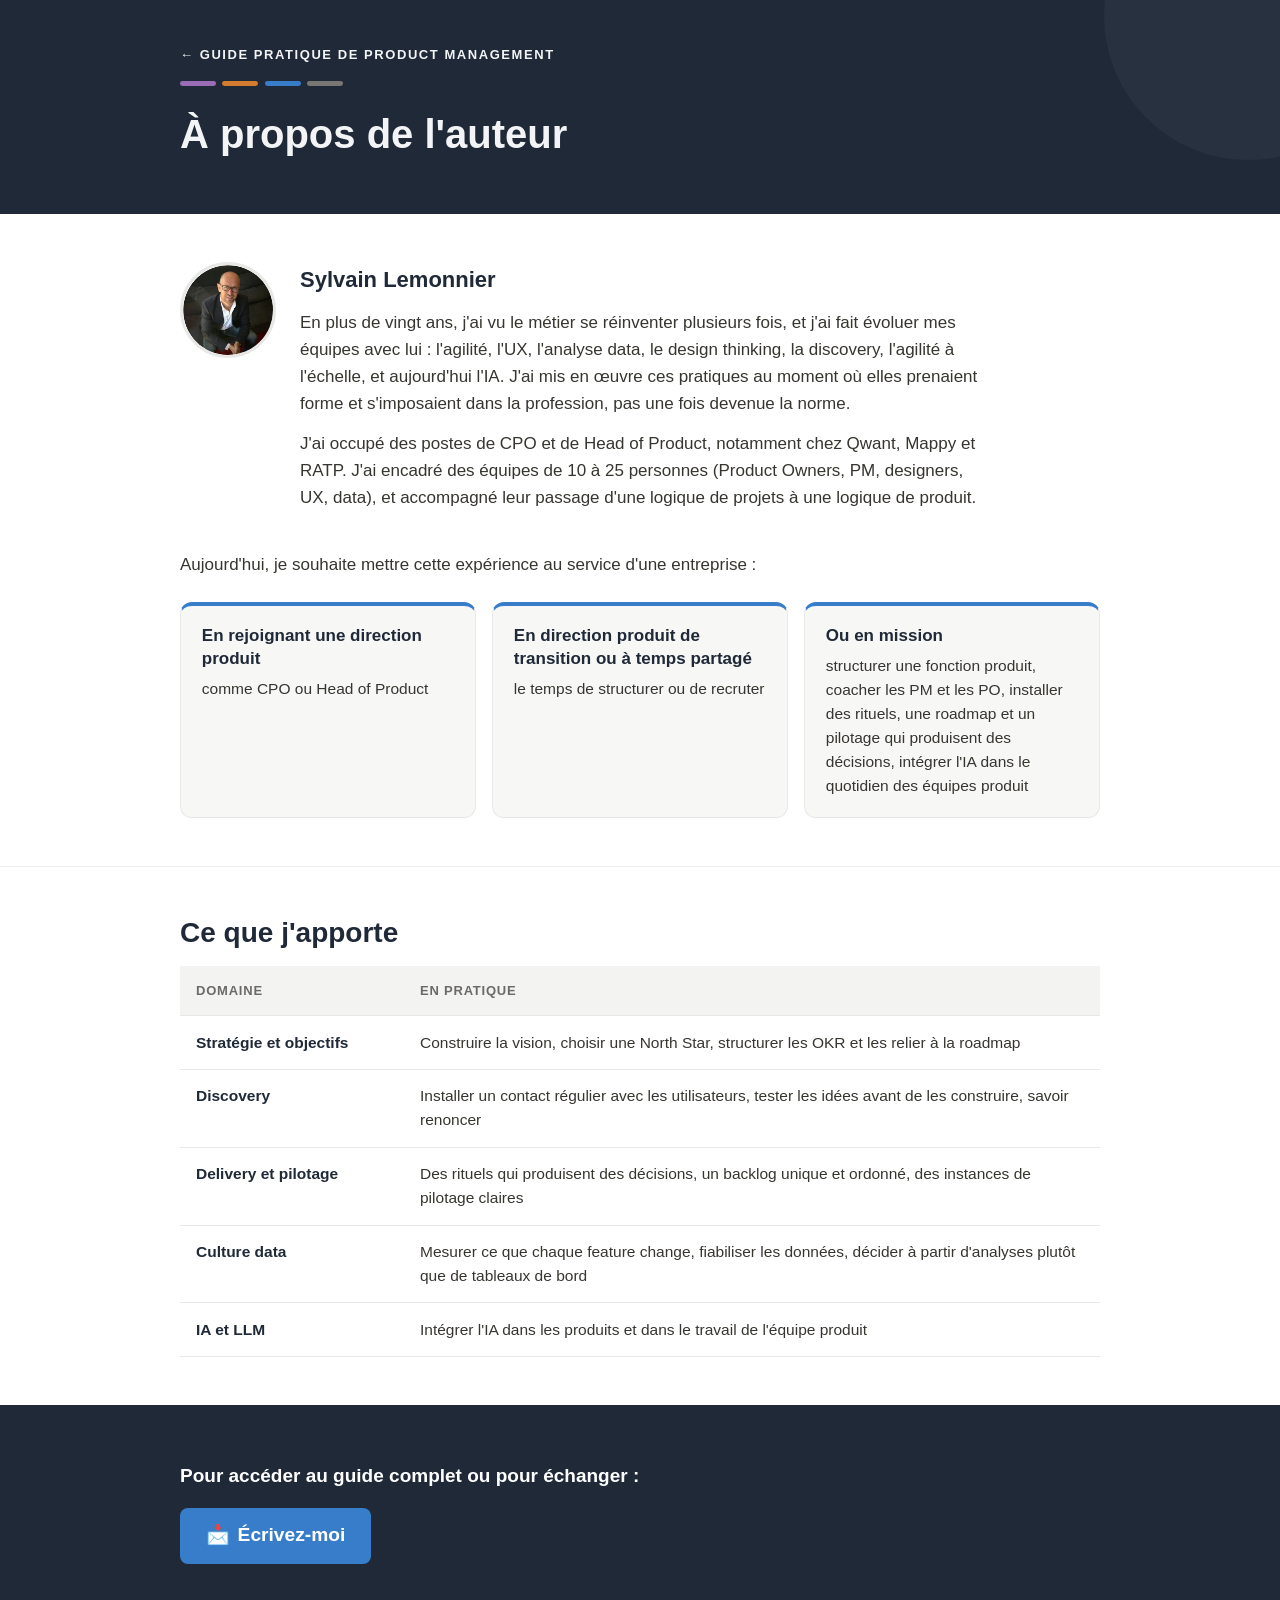
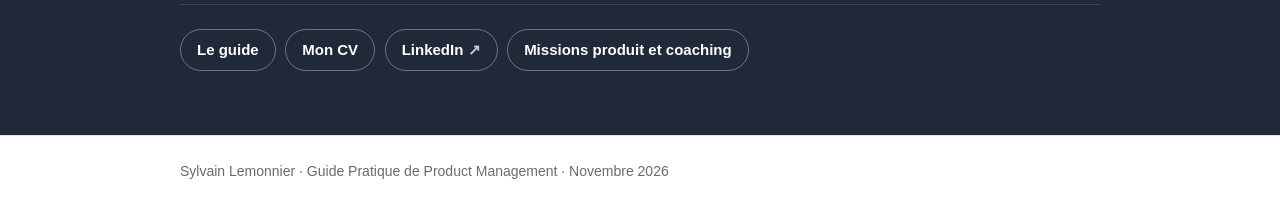
==== a-propos/index.html @ 40cd6107 "Page « À propos de l'auteur » - a-propos/index.html : présentation, trois formes de   collaboration," ====
<!doctype html>
<html lang="fr">
<head>
  <meta charset="utf-8">
  <meta name="viewport" content="width=device-width, initial-scale=1">

  <title>À propos de l'auteur · Sylvain Lemonnier</title>
  <meta name="description" content="Sylvain Lemonnier : plus de vingt ans de product management, CPO et Head of Product notamment chez Qwant, Mappy et RATP, à la tête d'équipes de 10 à 25 personnes.">
  <meta name="author" content="Sylvain Lemonnier">
  <link rel="canonical" href="https://sylvain-lemonnier.github.io/a-propos/">

  <meta property="og:type" content="profile">
  <meta property="og:locale" content="fr_FR">
  <meta property="og:site_name" content="Guide Pratique de Product Management">
  <meta property="og:title" content="À propos de l'auteur · Sylvain Lemonnier">
  <meta property="og:description" content="Plus de vingt ans de product management, CPO et Head of Product notamment chez Qwant, Mappy et RATP.">
  <meta property="og:url" content="https://sylvain-lemonnier.github.io/a-propos/">
  <meta property="og:image" content="https://sylvain-lemonnier.github.io/images/apercu-linkedin.jpg">
  <meta property="og:image:width" content="1200">
  <meta property="og:image:height" content="627">
  <meta property="og:image:alt" content="Guide Pratique de Product Management, par Sylvain Lemonnier">
  <meta name="twitter:card" content="summary_large_image">

  <link rel="icon" href="/favicon.svg" type="image/svg+xml">
  <link rel="apple-touch-icon" href="/apple-touch-icon.png">
  <link rel="stylesheet" href="/css/style.css">
</head>
<body>

  <a class="lien-evitement" href="#contenu">Aller au contenu</a>

  <header class="entete-page">
    <div class="conteneur">
      <a class="entete-page__retour" href="/">← Guide Pratique de Product Management</a>
      <div class="hero__volets" aria-hidden="true">
        <span class="volet volet--vision"></span>
        <span class="volet volet--discovery"></span>
        <span class="volet volet--delivery"></span>
        <span class="volet volet--organisation"></span>
      </div>
      <h1 class="entete-page__titre">À propos de l'auteur</h1>
    </div>
  </header>

  <main id="contenu" tabindex="-1">

    <section class="section section--premiere">
      <div class="conteneur">
        <div class="auteur auteur--clair">
          <img class="auteur__photo" src="/images/photo-sylvain.jpg" width="167" height="167" alt="Portrait de Sylvain Lemonnier">
          <div>
            <h2 class="auteur__nom">Sylvain Lemonnier</h2>
            <p>En plus de vingt ans, j'ai vu le métier se réinventer plusieurs fois, et j'ai fait évoluer mes équipes avec lui&nbsp;: l'agilité, l'UX, l'analyse data, le design thinking, la discovery, l'agilité à l'échelle, et aujourd'hui l'IA. J'ai mis en œuvre ces pratiques au moment où elles prenaient forme et s'imposaient dans la profession, pas une fois devenue la norme.</p>
            <p>J'ai occupé des postes de CPO et de Head of Product, notamment chez Qwant, Mappy et RATP. J'ai encadré des équipes de 10 à 25 personnes (Product Owners, PM, designers, UX, data), et accompagné leur passage d'une logique de projets à une logique de produit.</p>
          </div>
        </div>

        <p class="section__texte">Aujourd'hui, je souhaite mettre cette expérience au service d'une entreprise&nbsp;:</p>

        <ul class="collaborations collaborations--clair">
          <li class="collaboration"><strong>En rejoignant une direction produit</strong> comme CPO ou Head of Product</li>
          <li class="collaboration"><strong>En direction produit de transition ou à temps partagé</strong> le temps de structurer ou de recruter</li>
          <li class="collaboration"><strong>Ou en mission</strong> structurer une fonction produit, coacher les PM et les PO, installer des rituels, une roadmap et un pilotage qui produisent des décisions, intégrer l'IA dans le quotidien des équipes produit</li>
        </ul>
      </div>
    </section>

    <section class="section" aria-labelledby="titre-apport">
      <div class="conteneur">
        <h2 id="titre-apport" class="section__titre">Ce que j'apporte</h2>

        <table class="tableau">
          <thead>
            <tr>
              <th scope="col">Domaine</th>
              <th scope="col">En pratique</th>
            </tr>
          </thead>
          <tbody>
            <tr>
              <th scope="row">Stratégie et objectifs</th>
              <td>Construire la vision, choisir une North Star, structurer les OKR et les relier à la roadmap</td>
            </tr>
            <tr>
              <th scope="row">Discovery</th>
              <td>Installer un contact régulier avec les utilisateurs, tester les idées avant de les construire, savoir renoncer</td>
            </tr>
            <tr>
              <th scope="row">Delivery et pilotage</th>
              <td>Des rituels qui produisent des décisions, un backlog unique et ordonné, des instances de pilotage claires</td>
            </tr>
            <tr>
              <th scope="row">Culture data</th>
              <td>Mesurer ce que chaque feature change, fiabiliser les données, décider à partir d'analyses plutôt que de tableaux de bord</td>
            </tr>
            <tr>
              <th scope="row">IA et LLM</th>
              <td>Intégrer l'IA dans les produits et dans le travail de l'équipe produit</td>
            </tr>
          </tbody>
        </table>
      </div>
    </section>

    <section class="section section--nuit" aria-label="Contact et liens">
      <div class="conteneur">
        <div class="appel">
          <p class="appel__texte">Pour accéder au guide complet ou pour échanger&nbsp;:</p>
          <a class="bouton" href="mailto:sylvain.lemonnier@gmail.com">
            <span aria-hidden="true">📩</span> Écrivez-moi
          </a>
        </div>

        <ul class="liens">
          <li><a class="lien-interne" href="/">Le guide</a></li>
          <li><a class="lien-interne" href="/cv/">Mon CV</a></li>
          <li><a href="https://www.linkedin.com/in/sylvainlemonnier/" target="_blank" rel="noopener">LinkedIn<span class="visuellement-cache"> (nouvel onglet)</span></a></li>
          <li><a class="lien-interne" href="/missions/">Missions produit et coaching</a></li>
        </ul>
      </div>
    </section>

  </main>

  <footer class="pied">
    <div class="conteneur">
      <p>Sylvain Lemonnier · Guide Pratique de Product Management · Novembre 2026</p>
    </div>
  </footer>

</body>
</html>
---- css/style.css ----
/* =========================================================
   Guide Pratique de Product Management — feuille de style
   Conception mobile d'abord : les règles de base visent le
   téléphone, les blocs @media élargissent pour l'ordinateur.
   ========================================================= */

/* ---------- 1. Charte : couleurs et typographie ---------- */
:root {
  /* Volets du guide */
  --vision: #9A6CB5;
  --discovery: #D37B2E;
  --delivery: #387DC9;
  --organisation: #787774;

  /* Texte et fonds */
  --texte: #37352F;
  --texte-discret: #6B6A66;   /* gris un peu plus foncé que --organisation, pour un contraste suffisant sur blanc */
  --nuit: #1F2937;
  --nuit-texte: #F3F4F6;
  --nuit-discret: #C5CAD3;
  --fond: #FFFFFF;

  /* Fonds clairs des cartes de schéma */
  --vision-clair: #F6F2F8;
  --discovery-clair: #FBF3EC;
  --delivery-clair: #EDF3FA;
  --organisation-clair: #F3F3F2;

  /* Versions foncées des couleurs de volets, pour le texte :
     même teinte, contraste d'au moins 4,5 sur les fonds clairs */
  --vision-fonce: #7D539A;
  --discovery-fonce: #A65A1B;
  --delivery-fonce: #2B66A8;
  --organisation-fonce: #64635F;

  --fleche: #9B9A97;

  /* Polices du système : aucun fichier à charger */
  --police: -apple-system, BlinkMacSystemFont, "Segoe UI", Roboto, "Helvetica Neue", Arial, sans-serif;

  --largeur-max: 60rem;
  --marge: 1.25rem;
}

/* ---------- 2. Base ---------- */
*,
*::before,
*::after {
  box-sizing: border-box;
}

html {
  -webkit-text-size-adjust: 100%;
}

body {
  margin: 0;
  font-family: var(--police);
  font-size: 1.0625rem;
  line-height: 1.6;
  color: var(--texte);
  background: var(--fond);
}

img {
  max-width: 100%;
  height: auto;
}

/* Contour visible quand on navigue au clavier */
:focus-visible {
  outline: 3px solid var(--delivery);
  outline-offset: 3px;
}

/* Lien « Aller au contenu » : invisible jusqu'à ce qu'on appuie sur Tab */
.lien-evitement {
  position: absolute;
  top: 0.5rem;
  left: 0.5rem;
  z-index: 10;
  padding: 0.6rem 1rem;
  border-radius: 0.5rem;
  background: #FFFFFF;
  color: var(--nuit);
  font-weight: 700;
  text-decoration: none;
  transform: translateY(-150%);
}

.lien-evitement:focus {
  transform: none;
}

main:focus {
  outline: none;   /* la cible du lien d'évitement n'a pas besoin de contour */
}

.conteneur {
  max-width: var(--largeur-max);
  margin: 0 auto;
  padding: 0 var(--marge);
}

/* ---------- 3. Accroche (fond bleu nuit) ---------- */
.hero {
  position: relative;
  overflow: hidden;
  background: var(--nuit);
  color: var(--nuit-texte);
  padding: 3.5rem 0 4rem;
}

/* Les deux cercles discrets de la couverture du guide */
.hero::before,
.hero::after {
  content: "";
  position: absolute;
  border-radius: 50%;
  background: rgba(255, 255, 255, 0.04);
  pointer-events: none;
}

.hero::before {
  width: 22rem;
  height: 22rem;
  top: -9rem;
  right: -9rem;
}

.hero::after {
  width: 14rem;
  height: 14rem;
  bottom: -6rem;
  right: -5rem;
}

.hero .conteneur {
  position: relative; /* passe au-dessus des cercles */
}

.hero__marque {
  margin: 0;
  font-size: 0.8125rem;
  font-weight: 700;
  letter-spacing: 0.22em;
  text-transform: uppercase;
}

.hero__volets {
  display: flex;
  gap: 0.4rem;
  margin: 0.85rem 0;
}

.volet {
  display: block;
  width: 2.25rem;
  height: 0.3rem;
  border-radius: 0.15rem;
}

.volet--vision { background: var(--vision); }
.volet--discovery { background: var(--discovery); }
.volet--delivery { background: var(--delivery); }
.volet--organisation { background: var(--organisation); }

.hero__auteur {
  margin: 0;
  font-size: 0.75rem;
  letter-spacing: 0.22em;
  text-transform: uppercase;
  color: var(--nuit-discret);
}

.hero__titre {
  margin: 2.5rem 0 1.25rem;
  font-size: 1.875rem;
  line-height: 1.2;
  font-weight: 700;
  letter-spacing: -0.01em;
  max-width: 22em;
}

.hero__bandeau {
  margin: 0 0 2rem;
  padding-left: 0.9rem;
  border-left: 3px solid var(--discovery);
  color: var(--nuit-discret);
  max-width: 34em;
}

/* Variante de la page 404 : l'accroche occupe l'écran */
.hero--court {
  min-height: calc(100vh - 5rem);
  display: flex;
  align-items: center;
}

/* ---------- 4. Bouton d'appel à l'action ---------- */
.bouton {
  display: inline-flex;
  align-items: center;
  gap: 0.5rem;
  padding: 0.8rem 1.6rem;
  border-radius: 0.5rem;
  background: var(--delivery);
  color: #FFFFFF;
  font-size: 1.2rem;           /* gros texte gras : contraste 4,2:1 suffisant */
  font-weight: 700;
  text-decoration: none;
  transition: background-color 0.15s ease;
}

.bouton:hover {
  background: #2F6AAB;
}

/* ---------- 5. Introduction ---------- */
.intro {
  padding: 3rem 0 1rem;
}

.intro p {
  max-width: 38em;           /* environ 70 caractères par ligne */
  margin: 0 0 1.1em;
}

.intro p:first-child {
  font-size: 1.1875rem;
  font-weight: 600;
  line-height: 1.5;
}

/* ---------- 6. Chiffres clés ---------- */
.chiffres {
  padding: 1.5rem 0 3.5rem;
}

.chiffres__liste {
  list-style: none;
  margin: 0;
  padding: 0;
  display: grid;
  grid-template-columns: 1fr;   /* téléphone : une carte par ligne */
  gap: 1rem;
}

.carte-chiffre {
  padding: 1.4rem 1.4rem 1.2rem;
  border: 1px solid #E8E8E6;
  border-radius: 0.75rem;
  background: #F7F7F5;
}

.carte-chiffre p {
  margin: 0;
  font-size: 0.9688rem;
  line-height: 1.55;
}

.carte-chiffre__titre {
  display: flex;
  align-items: baseline;
  gap: 0.5rem;
  margin-bottom: 0.6rem !important;
  font-size: 1.0625rem !important;
  font-weight: 700;
  color: var(--nuit);
}

.carte-chiffre__nombre {
  font-size: 2.5rem;
  font-weight: 800;
  line-height: 1;
  letter-spacing: -0.02em;
}

/* ---------- 7. Sections de contenu ---------- */
.section {
  padding: 3rem 0;
  border-top: 1px solid #EDEDEB;
}

.section__titre {
  margin: 0 0 1rem;
  font-size: 1.75rem;
  line-height: 1.25;
  color: var(--nuit);
}

.section__texte {
  max-width: 38em;
  margin: 0 0 1.5rem;
}

/* Une couleur par volet : chaque carte puise dans ses variables */
.carte-volet--vision,
.famille--vision {
  --c: var(--vision);
  --c-clair: var(--vision-clair);
  --c-fonce: var(--vision-fonce);
}

.carte-volet--discovery,
.famille--discovery {
  --c: var(--discovery);
  --c-clair: var(--discovery-clair);
  --c-fonce: var(--discovery-fonce);
}

.carte-volet--delivery,
.famille--delivery {
  --c: var(--delivery);
  --c-clair: var(--delivery-clair);
  --c-fonce: var(--delivery-fonce);
}

.carte-volet--organisation,
.famille--organisation {
  --c: var(--organisation);
  --c-clair: var(--organisation-clair);
  --c-fonce: var(--organisation-fonce);
}

/* ----- Schéma 1 : structure du guide ----- */
.structure {
  margin: 0 0 3rem;
}

/* Téléphone : volets empilés, boucle de retour sur la gauche */
.structure__volets {
  position: relative;
  display: grid;
  grid-template-columns: 1fr;
  padding-left: 2.75rem;
}

.structure__retour {
  position: absolute;
  left: 0.75rem;
  top: 3rem;
  bottom: 3rem;
  width: 1.5rem;
  border: 2.5px solid var(--fleche);
  border-right: none;
  border-radius: 1rem 0 0 1rem;
}

/* Pointe de flèche : la boucle revient vers la Vision */
.structure__retour::after {
  content: "";
  position: absolute;
  top: -7.25px;
  right: -8px;
  border-left: 9px solid var(--fleche);
  border-top: 6px solid transparent;
  border-bottom: 6px solid transparent;
}

.structure__retour span {
  position: absolute;
  top: 50%;
  left: -1.25px;
  transform: translate(-50%, -50%) rotate(-90deg);
  white-space: nowrap;
  padding: 0.15rem 0.6rem;
  border: 1px solid #E3E2E0;
  border-radius: 1rem;
  background: var(--fond);
  font-size: 0.8125rem;
  font-weight: 600;
  font-style: italic;
  color: var(--texte);
}

.carte-volet {
  padding: 1.1rem 1.25rem;
  border: 2px solid var(--c);
  border-radius: 0.875rem;
  background: var(--c-clair);
  color: var(--c-fonce);
  text-align: center;
}

.carte-volet p {
  margin: 0;
}

.carte-volet__nom {
  margin: 0 0 0.3rem;
  font-size: 1.3125rem;
  line-height: 1.3;
}

.carte-volet__question {
  font-weight: 600;
  font-size: 0.9375rem;
  margin-bottom: 0.5rem !important;
}

.carte-volet__contenu {
  font-size: 0.875rem;
  line-height: 1.5;
}

.carte-volet--socle {
  margin-top: 1.25rem;
}

/* Liaison entre deux volets : flèche + étiquette */
.liaison {
  display: flex;
  align-items: center;
  justify-content: center;
  gap: 0.5rem;
  padding: 0.4rem 0;
  font-size: 0.8125rem;
  font-weight: 600;
  font-style: italic;
  color: var(--texte);
}

.liaison__fleche::before {
  content: "↓";
  font-size: 1.5rem;
  font-style: normal;
  font-weight: 400;
  line-height: 1;
  color: var(--fleche);
}

/* ----- Schéma 2 : les 14 principes ----- */
.principes {
  display: grid;
  gap: 1.5rem;
}

.famille__nom {
  margin: 0 0 0.6rem;
  padding: 0.6rem 1rem;
  border-radius: 0.625rem;
  background: var(--c);
  color: #FFFFFF;
  font-size: 1.1875rem;   /* gros texte gras : contraste de 3:1 suffisant */
  line-height: 1.3;
}

.famille__liste {
  list-style: none;
  margin: 0;
  padding: 0;
  display: grid;
  grid-template-columns: 1fr;
  gap: 0.6rem;
}

.famille__liste li {
  display: flex;
  align-items: flex-start;
  gap: 0.65rem;
  padding: 0.75rem 0.9rem;
  border: 1.5px solid var(--c);
  border-radius: 0.625rem;
  background: var(--c-clair);
  color: var(--c-fonce);
  font-size: 0.9375rem;
  font-weight: 600;
  line-height: 1.4;
}

.pastille {
  flex: none;
  display: inline-flex;
  align-items: center;
  justify-content: center;
  min-width: 1.6rem;
  height: 1.6rem;
  padding: 0 0.3rem;
  border-radius: 0.8rem;
  background: var(--c-fonce);
  color: #FFFFFF;
  font-size: 0.8125rem;
  font-weight: 700;
}

/* ----- Voir et manipuler : textes ----- */
.section__liste {
  max-width: 38em;
  margin: -0.75rem 0 1rem;
  padding-left: 1.25rem;
}

/* Texte lu par les lecteurs d'écran mais invisible à l'œil */
.visuellement-cache {
  position: absolute !important;
  width: 1px;
  height: 1px;
  margin: -1px;
  padding: 0;
  overflow: hidden;
  clip: rect(0 0 0 0);
  white-space: nowrap;
  border: 0;
}

.section__liste--exemples {
  margin-top: -0.75rem;
  margin-bottom: 1.5rem;
}

.section__liste--exemples li {
  margin-bottom: 0.3rem;
}

/* Texte qui suit une capture au sein du même exemple */
.exemple__suite {
  margin-top: 2.5rem;
}

/* Dépliant, comme un toggle Notion */
.depliant {
  margin: 0 0 2rem;
  border: 1px solid #E8E8E6;
  border-radius: 0.75rem;
  background: #FAFAF9;
}

.depliant summary {
  display: flex;
  align-items: flex-start;
  gap: 0.6rem;
  padding: 0.9rem 1.1rem;
  cursor: pointer;
  list-style: none;
  font-weight: 600;
}

.depliant summary::-webkit-details-marker {
  display: none;
}

.depliant summary::before {
  content: "▸";
  flex: none;
  color: var(--organisation-fonce);
  transition: transform 0.15s ease;
}

.depliant[open] summary::before {
  transform: rotate(90deg);
}

.depliant .capture {
  margin: 0;
  padding: 0 1.1rem 1.1rem;
}

/* Encadré du cas fil rouge */
.encadre {
  margin: 0 0 3rem;
  padding: 1.1rem 1.25rem;
  border-left: 4px solid var(--nuit);
  border-radius: 0 0.75rem 0.75rem 0;
  background: #F4F5F7;
}

.encadre p {
  margin: 0;
  max-width: 44em;
}

/* Un exemple = titre + texte + capture */
.exemple {
  margin: 0 0 3.5rem;
}

.exemple__titre {
  margin: 0 0 0.5rem;
  font-size: 1.375rem;
  line-height: 1.3;
  color: var(--nuit);
}

/* ----- Capture mise en scène ----- */
.capture {
  margin: 0;
}

.capture__cadre {
  position: relative;
}

.capture__cadre img {
  display: block;
  width: 100%;
  border-radius: 0.75rem;
  cursor: zoom-in;
}

.capture--schema .capture__cadre img {
  border: 1px solid #E8E8E6;
  background: #FFFFFF;
}

.capture__agrandir {
  position: absolute;
  top: 0.6rem;
  right: 0.6rem;
  display: inline-flex;
  align-items: center;
  gap: 0.35rem;
  padding: 0.4rem 0.75rem;
  border: 1px solid rgba(255, 255, 255, 0.35);
  border-radius: 2rem;
  background: rgba(17, 24, 39, 0.82);
  color: #FFFFFF;
  font: inherit;
  font-size: 0.875rem;
  font-weight: 600;
  cursor: pointer;
  transition: background-color 0.15s ease;
}

.capture__agrandir:hover {
  background: rgba(17, 24, 39, 0.95);
}

/* Légendes en texte : visibles sur téléphone, où celles de l'image sont trop petites */
.capture__legendes ol {
  list-style: none;
  margin: 1rem 0 0;
  padding: 0;
  display: grid;
  gap: 0.6rem;
}

.capture__legendes li {
  display: flex;
  align-items: flex-start;
  gap: 0.6rem;
  font-size: 0.9375rem;
  line-height: 1.45;
}

.pastille-legende {
  flex: none;
  display: inline-flex;
  align-items: center;
  justify-content: center;
  width: 1.5rem;
  height: 1.5rem;
  border-radius: 50%;
  background: var(--discovery-fonce);
  color: #FFFFFF;
  font-size: 0.8125rem;
  font-weight: 700;
}

/* ----- Visionneuse plein écran ----- */
.sans-defilement {
  overflow: hidden;
}

.visionneuse {
  width: 100vw;
  max-width: none;
  height: 100vh;
  height: 100dvh;
  max-height: none;
  margin: 0;
  padding: 0;
  border: none;
  background: var(--nuit);
  color: #FFFFFF;
}

.visionneuse::backdrop {
  background: rgba(17, 24, 39, 0.9);
}

.visionneuse__zone {
  width: 100%;
  height: 100%;
  overflow: auto;
  display: flex;
  padding: 3.5rem 0.75rem 2.5rem;
}

.visionneuse__image {
  margin: auto;                /* centre l'image dans la zone */
  max-width: 100%;
  max-height: 100%;
  object-fit: contain;
  cursor: zoom-in;
}

/* Zoom : l'image à sa taille réelle, on se déplace en faisant défiler */
.visionneuse--zoom .visionneuse__image {
  max-width: none;
  max-height: none;
  cursor: zoom-out;
}

.visionneuse__fermer {
  position: fixed;
  top: 0.75rem;
  right: 0.75rem;
  z-index: 1;
  width: 2.75rem;
  height: 2.75rem;
  border: 1px solid rgba(255, 255, 255, 0.35);
  border-radius: 50%;
  background: rgba(17, 24, 39, 0.85);
  color: #FFFFFF;
  font-size: 1.25rem;
  line-height: 1;
  cursor: pointer;
}

.visionneuse__aide {
  position: fixed;
  left: 0;
  right: 0;
  bottom: 0.6rem;
  margin: 0;
  text-align: center;
  font-size: 0.8125rem;
  color: var(--nuit-discret);
  pointer-events: none;
}

/* L'aide s'adapte : souris et clavier, ou écran tactile */
.aide--tactile {
  display: none;
}

@media (hover: none) {
  .aide--souris { display: none; }
  .aide--tactile { display: inline; }
}

/* ----- Ce que le guide change ----- */
.benefices {
  list-style: none;
  margin: 0;
  padding: 0;
  display: grid;
  grid-template-columns: 1fr;
  gap: 1rem;
}

.benefice {
  padding: 1.3rem 1.4rem;
  border: 1px solid #E8E8E6;
  border-top: 4px solid var(--nuit);
  border-radius: 0.75rem;
  background: #F7F7F5;
}

.benefice__titre {
  margin: 0 0 0.4rem;
  font-size: 1.125rem;
  line-height: 1.35;
  color: var(--nuit);
}

.benefice p {
  margin: 0;
  font-size: 0.9688rem;
  line-height: 1.55;
}

/* ----- Travailler ensemble (fond bleu nuit) ----- */
.section--nuit {
  border-top: none;
  background: var(--nuit);
  color: var(--nuit-texte);
  padding: 3.5rem 0 4rem;
}

.section--nuit .section__titre {
  color: #FFFFFF;
}

.auteur {
  display: flex;
  flex-direction: column;
  gap: 1rem;
  margin: 0 0 2.5rem;
}

.auteur__photo {
  flex: none;
  width: 6rem;
  height: 6rem;
  border-radius: 50%;
  border: 3px solid rgba(255, 255, 255, 0.85);
  object-fit: cover;
}

.auteur__nom {
  margin: 0;
  font-size: 1.375rem;
  color: #FFFFFF;
}

.auteur__role {
  margin: 0.1rem 0 0.75rem;
  color: var(--nuit-discret);
}

.auteur p:last-child {
  margin: 0;
  max-width: 40em;
}

.collaborations {
  list-style: none;
  margin: 0 0 2.5rem;
  padding: 0;
  display: grid;
  grid-template-columns: 1fr;
  gap: 1rem;
}

.collaboration {
  padding: 1.2rem 1.3rem;
  border: 1px solid rgba(255, 255, 255, 0.14);
  border-top: 4px solid var(--delivery);
  border-radius: 0.75rem;
  background: rgba(255, 255, 255, 0.05);
  font-size: 0.9688rem;
  line-height: 1.55;
  color: var(--nuit-discret);
}

.collaboration strong {
  display: block;
  margin-bottom: 0.35rem;
  font-size: 1.0625rem;
  line-height: 1.35;
  color: #FFFFFF;
}

.appel {
  margin: 0 0 2.5rem;
}

.appel__texte {
  margin: 0 0 1rem;
  font-size: 1.1875rem;
  font-weight: 600;
  color: #FFFFFF;
}

.liens {
  list-style: none;
  margin: 0;
  padding: 1.5rem 0 0;
  border-top: 1px solid rgba(255, 255, 255, 0.14);
  display: flex;
  flex-wrap: wrap;
  gap: 0.6rem;
}

.liens a {
  display: inline-block;
  padding: 0.5rem 1rem;
  border: 1px solid rgba(255, 255, 255, 0.35);
  border-radius: 2rem;
  color: #FFFFFF;
  font-size: 0.9375rem;
  font-weight: 600;
  text-decoration: none;
  transition: background-color 0.15s ease;
}

.liens a::after {
  content: " ↗";
  color: var(--nuit-discret);
}

.liens a:hover {
  background: rgba(255, 255, 255, 0.1);
}

.section--nuit :focus-visible {
  outline-color: #FFFFFF;
}

/* ----- Pages satellites : en-tête court ----- */
.entete-page {
  position: relative;
  overflow: hidden;
  background: var(--nuit);
  color: var(--nuit-texte);
  padding: 2rem 0 2.5rem;
}

.entete-page::before {
  content: "";
  position: absolute;
  width: 18rem;
  height: 18rem;
  top: -8rem;
  right: -7rem;
  border-radius: 50%;
  background: rgba(255, 255, 255, 0.04);
  pointer-events: none;
}

.entete-page .conteneur {
  position: relative;
}

.entete-page__retour {
  display: inline-block;
  font-size: 0.8125rem;
  font-weight: 700;
  letter-spacing: 0.12em;
  text-transform: uppercase;
  color: var(--nuit-texte);
  text-decoration: none;
}

.entete-page__retour:hover {
  text-decoration: underline;
}

.entete-page__titre {
  margin: 1.5rem 0 0;
  font-size: 2rem;
  line-height: 1.2;
}

.section--premiere {
  border-top: none;
}

/* Variantes sur fond clair des blocs de « Travailler ensemble » */
.auteur--clair .auteur__nom {
  color: var(--nuit);
}

.auteur--clair .auteur__photo {
  border-color: #E8E8E6;
}

.auteur--clair p,
.auteur--clair p:last-child {
  margin: 0.75rem 0 0;
  max-width: 40em;
}

.collaborations--clair {
  margin-bottom: 0;
}

.collaborations--clair .collaboration {
  border: 1px solid #E8E8E6;
  border-top: 4px solid var(--delivery);
  background: #F7F7F5;
  color: var(--texte);
}

.collaborations--clair .collaboration strong {
  color: var(--nuit);
}

/* Lien interne au site : pas de flèche « site extérieur » */
.liens a.lien-interne::after {
  content: none;
}

/* ----- Tableaux (issus de Notion) ----- */
/* Téléphone : chaque ligne devient une carte */
.tableau {
  width: 100%;
  border-collapse: collapse;
}

.tableau thead {
  position: absolute;
  width: 1px;
  height: 1px;
  overflow: hidden;
  clip: rect(0 0 0 0);
}

.tableau tr {
  display: block;
  margin-bottom: 0.75rem;
  padding: 1rem 1.2rem;
  border: 1px solid #E8E8E6;
  border-radius: 0.75rem;
  background: #F7F7F5;
}

.tableau th,
.tableau td {
  display: block;
  padding: 0;
  text-align: left;
  font-size: 0.9688rem;
  line-height: 1.55;
}

.tableau tbody th {
  margin-bottom: 0.3rem;
  font-size: 1.0625rem;
  color: var(--nuit);
}

/* Libellé de colonne affiché dans la carte (tableaux à plus de 2 colonnes) */
.tableau td[data-libelle]::before {
  content: attr(data-libelle);
  display: block;
  margin-top: 0.6rem;
  font-size: 0.75rem;
  font-weight: 700;
  letter-spacing: 0.06em;
  text-transform: uppercase;
  color: var(--texte-discret);
}

/* ---------- 8. Pied de page ---------- */
.pied {
  border-top: 1px solid #E5E5E3;
  padding: 1.5rem 0;
  font-size: 0.875rem;
  color: var(--texte-discret);
}

.pied p {
  margin: 0;
}

/* ---------- 9. Adaptation tablette et ordinateur ---------- */
/* Tablette (≥ 36rem) */
@media (min-width: 36rem) {
  .chiffres__liste {
    grid-template-columns: repeat(2, 1fr);   /* tablette : 2 × 2 */
  }

  .famille__liste {
    grid-template-columns: repeat(2, 1fr);
  }

  .benefices {
    grid-template-columns: repeat(2, 1fr);
  }

  .auteur {
    flex-direction: row;
    align-items: flex-start;
    gap: 1.5rem;
  }
}

/* Écran moyen (≥ 48rem) : accroche et introduction plus grandes */
@media (min-width: 48rem) {
  .intro {
    padding-top: 4.5rem;
  }

  .intro p:first-child {
    font-size: 1.375rem;
  }

  .hero {
    padding: 5.5rem 0 6rem;
  }

  .hero::before {
    width: 34rem;
    height: 34rem;
    top: -13rem;
    right: -10rem;
  }

  .hero::after {
    width: 22rem;
    height: 22rem;
    bottom: -9rem;
    right: -6rem;
  }

  .hero__marque {
    font-size: 0.9375rem;
  }

  .hero__titre {
    font-size: 2.75rem;
  }

  .hero__bandeau {
    font-size: 1.125rem;
  }
}

/* Grand écran (≥ 52rem) : schémas en ligne, légendes masquées, collaborations côte à côte */
@media (min-width: 52rem) {
  /* Schéma de structure : les trois volets côte à côte, boucle au-dessus */
  .structure__volets {
    grid-template-columns: 1fr 6.5rem 1fr 6.5rem 1fr;
    padding-left: 0;
    padding-top: 3.25rem;
  }

  /* La boucle part du milieu de Delivery et revient au milieu de Vision */
  .structure__retour {
    left: calc((100% - 13rem) / 6);
    right: calc((100% - 13rem) / 6);
    top: 1.25rem;
    bottom: auto;
    width: auto;
    height: 1.75rem;
    border: 2.5px solid var(--fleche);
    border-bottom: none;
    border-radius: 1rem 1rem 0 0;
  }

  .structure__retour::after {
    top: auto;
    right: auto;
    bottom: -9px;
    left: -7.25px;
    border-top: 9px solid var(--fleche);
    border-left: 6px solid transparent;
    border-right: 6px solid transparent;
    border-bottom: none;
  }

  .structure__retour span {
    top: -1.25px;
    left: 50%;
    transform: translate(-50%, -50%);
  }

  .liaison {
    flex-direction: column;
    gap: 0.2rem;
    padding: 0 0.25rem;
    text-align: center;
  }

  .liaison__fleche::before {
    content: "→";
  }

  /* Principes : nom de la famille à gauche, principes en ligne */
  .principes {
    gap: 0.75rem;
  }

  .famille {
    display: grid;
    grid-template-columns: 11rem 1fr;
    gap: 0.6rem;
  }

  .famille__nom {
    margin: 0;
    display: flex;
    align-items: center;
  }

  .famille__liste {
    grid-template-columns: repeat(4, 1fr);
  }

  .famille__liste li {
    font-size: 0.875rem;
  }

  /* Sur grand écran, les légendes de l'image sont lisibles :
     le texte reste pour les lecteurs d'écran seulement */
  .capture__legendes {
    position: absolute !important;
    width: 1px;
    height: 1px;
    margin: -1px;
    overflow: hidden;
    clip: rect(0 0 0 0);
    white-space: nowrap;
  }

  .collaborations {
    grid-template-columns: repeat(3, 1fr);   /* les trois formes à égalité */
  }

  /* Tableaux : vraie grille sur grand écran */
  .tableau thead {
    position: static;
    width: auto;
    height: auto;
    overflow: visible;
    clip: auto;
  }

  .tableau tr {
    display: table-row;
    margin: 0;
    padding: 0;
    border: none;
    background: none;
  }

  .tableau th,
  .tableau td {
    display: table-cell;
    padding: 0.9rem 1rem;
    border-bottom: 1px solid #E8E8E6;
    vertical-align: top;
  }

  .tableau thead th {
    background: #F3F3F2;
    font-size: 0.8125rem;
    letter-spacing: 0.06em;
    text-transform: uppercase;
    color: var(--texte-discret);
  }

  .tableau tbody th {
    margin: 0;
    width: 14rem;
    font-size: 0.9688rem;
  }

  .tableau td[data-libelle]::before {
    content: none;
  }

  .entete-page {
    padding: 2.5rem 0 3.5rem;
  }

  .entete-page__titre {
    font-size: 2.5rem;
  }
}

/* Ordinateur (≥ 62rem) */
@media (min-width: 62rem) {
  .chiffres__liste {
    grid-template-columns: repeat(4, 1fr);   /* ordinateur : 4 côte à côte */
  }

  .carte-chiffre__titre {
    flex-direction: column;
    gap: 0.35rem;
  }
}

/* Moins d'animations pour qui les a désactivées */
@media (prefers-reduced-motion: reduce) {
  * {
    transition: none !important;
  }
}
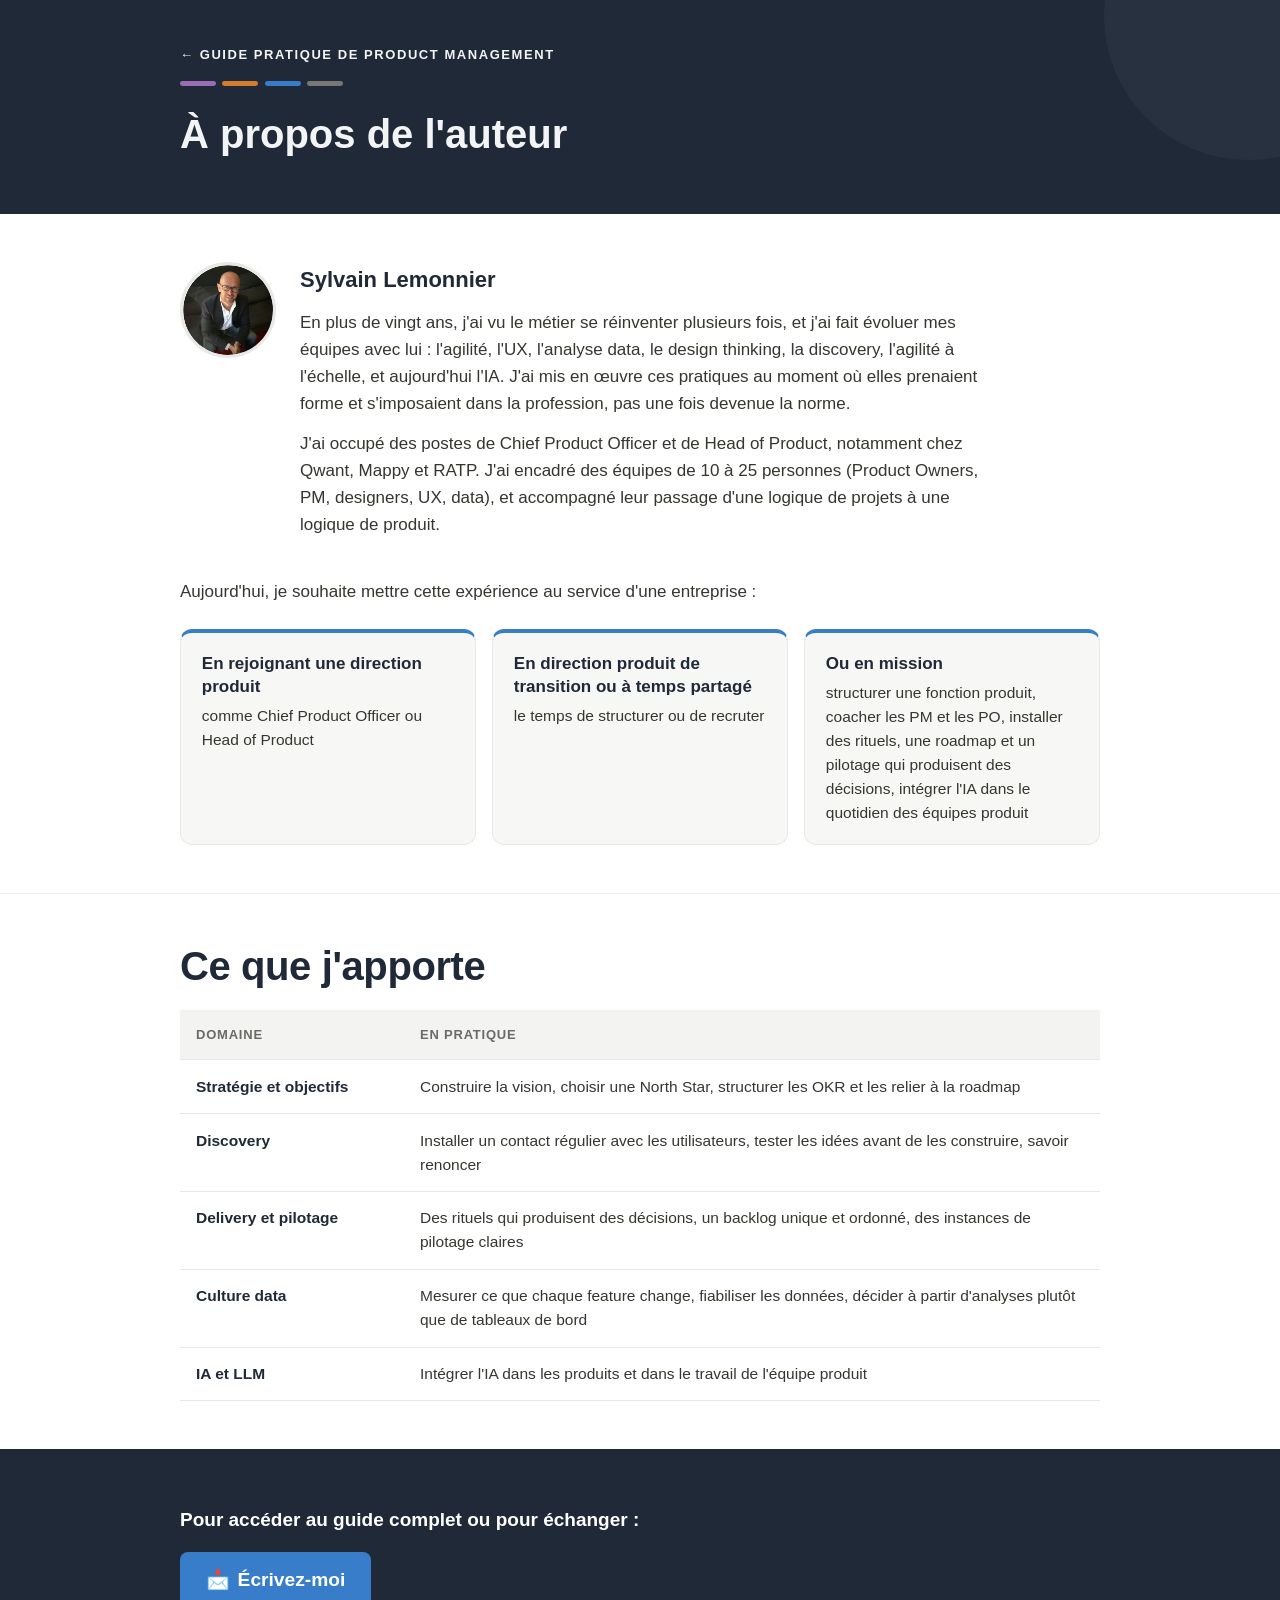
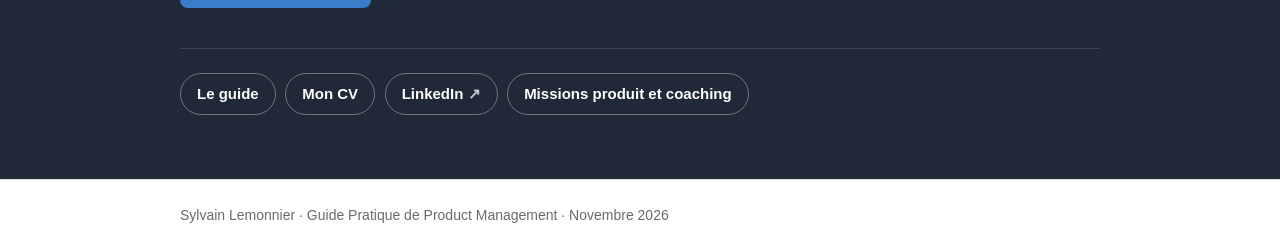
==== commit 1f205ced: "Accueil plus visuel, titres agrandis, « Chief Product Officer » en toutes lettres Accroche avec deux" ====
--- a/a-propos/index.html
+++ b/a-propos/index.html
@@ -5,7 +5,7 @@
   <meta name="viewport" content="width=device-width, initial-scale=1">
 
   <title>À propos de l'auteur · Sylvain Lemonnier</title>
-  <meta name="description" content="Sylvain Lemonnier : plus de vingt ans de product management, CPO et Head of Product notamment chez Qwant, Mappy et RATP, à la tête d'équipes de 10 à 25 personnes.">
+  <meta name="description" content="Sylvain Lemonnier : plus de vingt ans de product management, Chief Product Officer et Head of Product notamment chez Qwant, Mappy et RATP, à la tête d'équipes de 10 à 25 personnes.">
   <meta name="author" content="Sylvain Lemonnier">
   <link rel="canonical" href="https://sylvain-lemonnier.github.io/a-propos/">
 
@@ -13,7 +13,7 @@
   <meta property="og:locale" content="fr_FR">
   <meta property="og:site_name" content="Guide Pratique de Product Management">
   <meta property="og:title" content="À propos de l'auteur · Sylvain Lemonnier">
-  <meta property="og:description" content="Plus de vingt ans de product management, CPO et Head of Product notamment chez Qwant, Mappy et RATP.">
+  <meta property="og:description" content="Plus de vingt ans de product management, Chief Product Officer et Head of Product notamment chez Qwant, Mappy et RATP.">
   <meta property="og:url" content="https://sylvain-lemonnier.github.io/a-propos/">
   <meta property="og:image" content="https://sylvain-lemonnier.github.io/images/apercu-linkedin.jpg">
   <meta property="og:image:width" content="1200">
@@ -51,14 +51,14 @@
           <div>
             <h2 class="auteur__nom">Sylvain Lemonnier</h2>
             <p>En plus de vingt ans, j'ai vu le métier se réinventer plusieurs fois, et j'ai fait évoluer mes équipes avec lui&nbsp;: l'agilité, l'UX, l'analyse data, le design thinking, la discovery, l'agilité à l'échelle, et aujourd'hui l'IA. J'ai mis en œuvre ces pratiques au moment où elles prenaient forme et s'imposaient dans la profession, pas une fois devenue la norme.</p>
-            <p>J'ai occupé des postes de CPO et de Head of Product, notamment chez Qwant, Mappy et RATP. J'ai encadré des équipes de 10 à 25 personnes (Product Owners, PM, designers, UX, data), et accompagné leur passage d'une logique de projets à une logique de produit.</p>
+            <p>J'ai occupé des postes de Chief Product Officer et de Head of Product, notamment chez Qwant, Mappy et RATP. J'ai encadré des équipes de 10 à 25 personnes (Product Owners, PM, designers, UX, data), et accompagné leur passage d'une logique de projets à une logique de produit.</p>
           </div>
         </div>
 
         <p class="section__texte">Aujourd'hui, je souhaite mettre cette expérience au service d'une entreprise&nbsp;:</p>
 
         <ul class="collaborations collaborations--clair">
-          <li class="collaboration"><strong>En rejoignant une direction produit</strong> comme CPO ou Head of Product</li>
+          <li class="collaboration"><strong>En rejoignant une direction produit</strong> comme Chief Product Officer ou Head of Product</li>
           <li class="collaboration"><strong>En direction produit de transition ou à temps partagé</strong> le temps de structurer ou de recruter</li>
           <li class="collaboration"><strong>Ou en mission</strong> structurer une fonction produit, coacher les PM et les PO, installer des rituels, une roadmap et un pilotage qui produisent des décisions, intégrer l'IA dans le quotidien des équipes produit</li>
         </ul>
@@ -106,7 +106,7 @@
       <div class="conteneur">
         <div class="appel">
           <p class="appel__texte">Pour accéder au guide complet ou pour échanger&nbsp;:</p>
-          <a class="bouton" href="mailto:sylvain.lemonnier@gmail.com">
+          <a class="bouton" href="/contact/">
             <span aria-hidden="true">📩</span> Écrivez-moi
           </a>
         </div>
--- a/css/style.css
+++ b/css/style.css
@@ -186,8 +186,108 @@
   margin: 0 0 2rem;
   padding-left: 0.9rem;
   border-left: 3px solid var(--discovery);
-  color: var(--nuit-discret);
+  color: #EC9A55;      /* orange Discovery éclairci : contraste d'environ 6 sur le bleu nuit */
   max-width: 34em;
+}
+
+/* Vitrine : captures du guide à côté du texte (téléphone : une seule, sous le bouton) */
+.hero__vitrine {
+  margin-top: 2.5rem;
+}
+
+/* Chaque capture est recadrée sur sa fenêtre : on retire la marge sombre et les légendes */
+.hero__capture {
+  overflow: hidden;
+  border-radius: 0.6rem;
+  box-shadow: 0 18px 45px rgba(0, 0, 0, 0.5);
+}
+
+.hero__capture img {
+  display: block;
+  width: 117.65%;       /* la fenêtre fait 1360 px sur les 1600 de la capture */
+  max-width: none;
+  height: auto;
+  margin: -5.15% 0 0 -8.82%;   /* décalage de la fenêtre : 70 px en haut, 120 px à gauche */
+}
+
+.hero__capture--fond {
+  display: none;
+}
+
+.hero__capture--avant {
+  aspect-ratio: 1360 / 860;   /* coupe sous la fenêtre, avant les légendes */
+}
+
+.intro__titre span[aria-hidden="true"] {
+  margin-right: 0.3em;
+}
+
+/* ---------- Le guide en chiffres, juste sous l'accroche ---------- */
+.reperes {
+  position: relative;
+  z-index: 1;
+  margin-top: -2rem;   /* la carte chevauche le bas de l'accroche */
+}
+
+.reperes__liste {
+  list-style: none;
+  display: flex;
+  flex-wrap: wrap;
+  justify-content: center;
+  gap: 1rem 1.25rem;
+  margin: 0;
+  padding: 1.25rem 0.75rem;
+  border-radius: 0.9rem;
+  background: var(--fond);
+  box-shadow: 0 10px 30px rgba(31, 41, 55, 0.12);
+}
+
+.reperes__item {
+  display: flex;
+  flex-direction: column;
+  align-items: center;
+  min-width: 4.75rem;
+  font-size: 0.8125rem;
+  font-weight: 600;
+  color: var(--texte-discret);
+  text-align: center;
+}
+
+.reperes__nombre {
+  font-size: 1.875rem;
+  font-weight: 800;
+  line-height: 1.1;
+  letter-spacing: -0.02em;
+  color: var(--nuit);
+}
+
+.reperes__item--vision .reperes__nombre { color: var(--vision-fonce); }
+.reperes__item--discovery .reperes__nombre { color: var(--discovery-fonce); }
+.reperes__item--delivery .reperes__nombre { color: var(--delivery-fonce); }
+.reperes__item--organisation .reperes__nombre { color: var(--organisation-fonce); }
+
+/* ---------- Introduction en trois blocs ---------- */
+.intro__blocs {
+  display: grid;
+  grid-template-columns: 1fr;
+  gap: 1.75rem;
+}
+
+.intro__titre {
+  margin: 0 0 0.6rem;
+  font-size: 1.1875rem;
+  line-height: 1.3;
+  color: var(--nuit);
+}
+
+.intro__bloc p {
+  margin: 0 0 0.75rem;
+  font-size: 1rem;
+  line-height: 1.6;
+}
+
+.intro__bloc p:last-child {
+  margin-bottom: 0;
 }
 
 /* Variante de la page 404 : l'accroche occupe l'écran */
@@ -269,6 +369,38 @@
   color: var(--nuit);
 }
 
+/* Sous-grille : titres, textes et liens des quatre cartes alignés d'une carte à l'autre */
+@supports (grid-template-rows: subgrid) {
+  .carte-chiffre {
+    display: grid;
+    grid-row: span 3;   /* titre, texte, liens */
+    grid-template-rows: subgrid;
+    row-gap: 0;
+  }
+}
+
+.carte-chiffre__liens {
+  padding-top: 0.8rem;
+}
+
+.carte-chiffre p.carte-chiffre__lien {
+  font-weight: 600;
+}
+
+.carte-chiffre__lien a {
+  color: var(--delivery-fonce);
+}
+
+/* Le lien vers l'exemple a exactement l'allure du lien vers la liste */
+.carte-chiffre p.carte-chiffre__exemple {
+  padding-top: 0.35rem;
+  font-weight: 600;
+}
+
+.carte-chiffre__exemple a {
+  color: var(--delivery-fonce);
+}
+
 .carte-chiffre__nombre {
   font-size: 2.5rem;
   font-weight: 800;
@@ -283,9 +415,10 @@
 }
 
 .section__titre {
-  margin: 0 0 1rem;
-  font-size: 1.75rem;
-  line-height: 1.25;
+  margin: 0 0 1.25rem;
+  font-size: 2rem;
+  line-height: 1.2;
+  letter-spacing: -0.01em;
   color: var(--nuit);
 }
 
@@ -968,9 +1101,193 @@
   color: var(--nuit);
 }
 
+/* Phrase d'ouverture d'une page satellite */
+.chapeau {
+  max-width: 38em;
+  margin: 0 0 0.75rem;
+  font-size: 1.1875rem;
+  font-weight: 600;
+  line-height: 1.5;
+  color: var(--nuit);
+}
+
+/* Liste à puces carrées aux couleurs du bleu Delivery */
+.liste-points {
+  list-style: none;
+  margin: 0;
+  padding: 0;
+  max-width: 44em;
+}
+
+.liste-points li {
+  position: relative;
+  margin-bottom: 0.75rem;
+  padding-left: 1.4rem;
+  line-height: 1.55;
+}
+
+.liste-points li::before {
+  content: "";
+  position: absolute;
+  left: 0;
+  top: 0.6em;
+  width: 0.5rem;
+  height: 0.5rem;
+  border-radius: 0.1rem;
+  background: var(--delivery);
+}
+
+.liste-points strong {
+  color: var(--nuit);
+}
+
 /* Lien interne au site : pas de flèche « site extérieur » */
 .liens a.lien-interne::after {
   content: none;
+}
+
+/* ----- Page CV ----- */
+/* Téléphone : une colonne, le parcours d'abord, la colonne latérale ensuite */
+.cv {
+  display: grid;
+  grid-template-columns: 1fr;
+  gap: 2.5rem;
+}
+
+.cv__identite {
+  display: flex;
+  align-items: center;
+  gap: 1.1rem;
+  margin-bottom: 1.25rem;
+}
+
+.cv__identite .auteur__photo {
+  width: 5rem;
+  height: 5rem;
+  border-color: #E8E8E6;
+}
+
+.cv__nom {
+  margin: 0;
+  font-size: 1.5rem;
+  line-height: 1.2;
+  color: var(--delivery-fonce);
+}
+
+.cv__nom strong {
+  text-transform: uppercase;
+}
+
+.cv__accroche {
+  margin: 0.3rem 0 0;
+  font-weight: 700;
+  color: var(--nuit);
+  line-height: 1.4;
+}
+
+.cv__resume {
+  margin-bottom: 2rem;
+}
+
+.cv__rubrique {
+  margin: 2rem 0 0.75rem;
+  padding-bottom: 0.4rem;
+  border-bottom: 2px solid var(--delivery);
+  font-size: 0.875rem;
+  font-weight: 700;
+  letter-spacing: 0.1em;
+  text-transform: uppercase;
+  color: var(--delivery-fonce);
+}
+
+.cv__principal > .cv__rubrique {
+  margin-top: 0;
+}
+
+.poste {
+  margin: 0 0 1.75rem;
+}
+
+.poste p {
+  margin: 0 0 0.45rem;
+  max-width: 44em;
+  font-size: 0.9688rem;
+  line-height: 1.55;
+}
+
+.poste .poste__dates {
+  margin: 0;
+  font-size: 0.875rem;
+  color: var(--texte-discret);
+}
+
+.poste__titre {
+  margin: 0.1rem 0 0.15rem;
+  font-size: 1.1875rem;
+  color: var(--nuit);
+}
+
+.poste .poste__societe {
+  margin-bottom: 0.6rem;
+  color: var(--texte-discret);
+}
+
+.cv__lateral {
+  padding: 0.25rem 1.4rem 1.5rem;
+  border-radius: 0.75rem;
+  background: #F3F3F2;
+  font-size: 0.9375rem;
+  line-height: 1.55;
+}
+
+.cv__lateral > .cv__rubrique:first-child {
+  margin-top: 1.25rem;
+}
+
+.cv__lateral p {
+  margin: 0 0 0.5rem;
+}
+
+.cv__lateral a {
+  color: var(--delivery-fonce);
+  overflow-wrap: anywhere;
+}
+
+.cv__liste,
+.cv__coordonnees {
+  list-style: none;
+  margin: 0;
+  padding: 0;
+}
+
+.cv__liste li,
+.cv__coordonnees li {
+  margin-bottom: 0.5rem;
+}
+
+.cv__titre-bloc {
+  font-weight: 700;
+}
+
+.cv__italique {
+  font-style: italic;
+}
+
+.cv__discret {
+  color: var(--texte-discret);
+}
+
+/* Numéro de téléphone : un faux numéro flouté, le vrai n'est pas dans la page */
+.numero-masque {
+  filter: blur(4px);
+  user-select: none;
+}
+
+.numero-masque__note {
+  margin-left: 0.4rem;
+  font-size: 0.8125rem;
+  font-style: italic;
+  color: var(--texte-discret);
 }
 
 /* ----- Tableaux (issus de Notion) ----- */
@@ -1024,6 +1341,554 @@
   color: var(--texte-discret);
 }
 
+/* ---------- Formulaire de contact ---------- */
+.formulaire {
+  max-width: 36rem;
+  margin-top: 1.5rem;
+}
+
+.formulaire__champ {
+  margin-bottom: 1.25rem;
+}
+
+.formulaire label {
+  display: block;
+  margin-bottom: 0.35rem;
+  font-weight: 600;
+  color: var(--nuit);
+}
+
+.formulaire input,
+.formulaire textarea {
+  display: block;
+  width: 100%;
+  padding: 0.7rem 0.85rem;
+  border: 1px solid #8A8985;   /* contraste 3:1 minimum pour la bordure d'un champ */
+  border-radius: 0.4rem;
+  background: var(--fond);
+  color: var(--texte);
+  font: inherit;               /* 1,06 rem : évite le zoom automatique sur iPhone */
+}
+
+.formulaire textarea {
+  resize: vertical;
+  min-height: 9rem;
+}
+
+.formulaire input:focus,
+.formulaire textarea:focus {
+  outline: 3px solid rgba(56, 125, 201, 0.35);
+  border-color: var(--delivery-fonce);
+}
+
+.formulaire__piege {
+  position: absolute;
+  left: -9999px;
+}
+
+.formulaire__mention {
+  margin: 1rem 0 0;
+  font-size: 0.875rem;
+  color: var(--texte-discret);
+}
+
+.formulaire__envoyer {
+  border: none;
+  cursor: pointer;
+  font-family: inherit;
+}
+
+.formulaire__envoyer:disabled {
+  opacity: 0.7;
+  cursor: wait;
+}
+
+.formulaire__statut:empty {
+  display: none;
+}
+
+.formulaire__statut {
+  margin: 1.25rem 0 0;
+  padding: 0.75rem 1rem;
+  border-radius: 0.4rem;
+  font-weight: 600;
+}
+
+.formulaire__statut--succes {
+  background: #EAF5EC;
+  color: #1E6B34;
+}
+
+.formulaire__statut--erreur {
+  background: #FBEDEB;
+  color: #A3301F;
+}
+
+/* Confirmation affichée à la place du formulaire */
+.confirmation {
+  max-width: 36rem;
+  padding: 1.5rem;
+  border-radius: 0.5rem;
+  background: #EAF5EC;
+  border-left: 4px solid #1E6B34;
+}
+
+.confirmation:focus {
+  outline: none;
+}
+
+.confirmation__texte {
+  margin: 0 0 1rem;
+  font-size: 1.1875rem;
+  font-weight: 700;
+  color: #1E6B34;
+}
+
+.confirmation__retour {
+  font-weight: 600;
+  color: var(--delivery-fonce);
+}
+
+/* ---------- Listes des annexes : chapitres, gabarits, modèles, fiches ---------- */
+.famille--metier {
+  --c: #448361;          /* vert des ouvrages « métier » dans Notion */
+  --c-clair: #EEF5F0;
+  --c-fonce: #2F6B4C;
+}
+
+.inventaire__intro {
+  font-style: italic;
+  color: var(--texte-discret);
+}
+
+.inventaire {
+  display: grid;
+  grid-template-columns: 1fr;   /* téléphone : un volet sous l'autre */
+  gap: 2rem;
+}
+
+.inventaire__titre {
+  margin: 0 0 0.75rem;
+  padding-bottom: 0.4rem;
+  border-bottom: 3px solid var(--c);
+  font-size: 1.5rem;
+  line-height: 1.25;
+  color: var(--c-fonce);
+}
+
+.inventaire__liste {
+  margin: 0;
+  padding-left: 1.75rem;
+}
+
+.inventaire__liste li {
+  margin-bottom: 0.3rem;
+  padding-left: 0.2rem;
+}
+
+.inventaire__liste li::marker {
+  color: var(--c-fonce);
+  font-weight: 700;
+}
+
+.inventaire__note {
+  color: var(--texte-discret);
+}
+
+.inventaire__liste a,
+.inventaire__exemple a {
+  color: var(--delivery-fonce);
+  font-weight: 600;
+}
+
+.inventaire__exemple {
+  margin: 2.5rem 0 0;
+  padding: 1rem 1.25rem;
+  border-radius: 0.75rem;
+  background: #F7F7F5;
+  border: 1px solid #E8E8E6;
+  font-size: 1.0625rem;
+}
+
+/* ---------- Pages d'exemple : extraits du guide ---------- */
+.entete-page__surtitre {
+  margin: 1.25rem 0 0;
+  font-size: 0.875rem;
+  font-weight: 600;
+  letter-spacing: 0.04em;
+  color: var(--nuit-discret);
+}
+
+.entete-page__surtitre + .entete-page__titre {
+  margin-top: 0.4rem;
+}
+
+/* Colonne de lecture : environ 75 caractères par ligne */
+.chapitre {
+  max-width: 50rem;
+}
+
+.chapitre > p,
+.chapitre > ul,
+.chapitre > ol {
+  margin: 0 0 1.25rem;
+}
+
+.chapitre > ul,
+.chapitre > ol {
+  padding-left: 1.4rem;
+}
+
+.chapitre li {
+  margin-bottom: 0.5rem;
+}
+
+.chapitre h2 {
+  margin: 3rem 0 1rem;
+  padding-top: 2rem;
+  border-top: 1px solid #EDEDEB;
+  font-size: 1.625rem;
+  line-height: 1.25;
+  color: var(--nuit);
+}
+
+.chapitre h3 {
+  margin: 2rem 0 0.75rem;
+  font-size: 1.25rem;
+  line-height: 1.3;
+  color: var(--nuit);
+}
+
+.chapitre .tableau {
+  margin: 0 0 1.5rem;
+}
+
+.chapitre__schema {
+  margin: 0.5rem 0 2rem;
+}
+
+.chapitre__retour {
+  margin-top: 3rem !important;
+  font-weight: 600;
+}
+
+.chapitre__retour a {
+  color: var(--delivery-fonce);
+}
+
+.tableau__precision {
+  font-weight: 400;
+  color: var(--texte-discret);
+}
+
+/* Encadrés colorés, repris des callouts Notion */
+.chapitre .encadre {
+  margin: 0 0 1.75rem;
+}
+
+.encadre p + p,
+.encadre p + ul,
+.encadre ul + p {
+  margin-top: 0.75rem;
+}
+
+.encadre ul,
+.encadre ol {
+  margin: 0;
+  padding-left: 1.25rem;
+}
+
+.encadre li {
+  margin-bottom: 0.35rem;
+}
+
+.encadre li:last-child {
+  margin-bottom: 0;
+}
+
+.encadre ol {
+  margin-top: 0.35rem;
+}
+
+p.encadre__titre {
+  margin-bottom: 0.5rem;
+  font-weight: 700;
+  color: var(--nuit);
+}
+
+.encadre__precision {
+  font-weight: 400;
+}
+
+.encadre--essentiel {
+  border-left-color: #C9A227;
+  background: #FBF6E4;
+}
+
+.encadre--exemple {
+  border-left-color: #448361;
+  background: #EEF5F0;
+}
+
+.encadre--alerte {
+  border-left-color: #C4554D;
+  background: #FBEDEB;
+}
+
+.encadre--repere {
+  border-left-color: var(--delivery);
+  background: var(--delivery-clair);
+}
+
+.encadre--gabarit {
+  border-left-color: var(--discovery);
+  background: var(--discovery-clair);
+}
+
+/* Petit espace entre un émoji décoratif et le texte qui suit */
+.chapitre span[aria-hidden="true"]:not(.jauge) {
+  margin-right: 0.2em;
+}
+
+.chapitre__note {
+  color: var(--texte-discret);
+}
+
+.chapitre__depliant {
+  margin-top: 1.5rem;
+}
+
+.depliant__contenu {
+  padding: 0 1.25rem 1rem 2.4rem;
+}
+
+.depliant__contenu ul {
+  margin: 0;
+  padding-left: 1.1rem;
+}
+
+/* Un document du guide présenté comme une page à part */
+.fiche {
+  padding: 1.5rem 1.25rem;
+  border: 1px solid #E8E8E6;
+  border-radius: 0.75rem;
+  background: #FFFFFF;
+  box-shadow: 0 2px 10px rgba(31, 41, 55, 0.06);
+}
+
+.fiche > p,
+.fiche > ul {
+  margin: 0 0 0.9rem;
+}
+
+.fiche > ul {
+  padding-left: 1.4rem;
+}
+
+.fiche .tableau {
+  margin-bottom: 1rem;
+}
+
+.fiche h3 {
+  margin-top: 1.75rem;
+}
+
+h2.fiche__titre {
+  margin: 0 0 0.5rem;
+  padding: 0;
+  border: none;
+  font-size: 1.5rem;
+}
+
+.citation {
+  margin: 0 0 1.5rem;
+  padding: 0.25rem 0 0.25rem 1rem;
+  border-left: 3px solid var(--organisation);
+  color: var(--texte-discret);
+}
+
+.citation p {
+  margin: 0;
+  font-size: 1.125rem;
+  font-style: italic;
+}
+
+.citation footer {
+  margin-top: 0.3rem;
+  font-size: 0.9375rem;
+}
+
+/* Deux encadrés côte à côte sur grand écran */
+.duo {
+  display: grid;
+  grid-template-columns: 1fr;
+  gap: 0.75rem;
+  margin: 1.25rem 0;
+}
+
+.duo .encadre {
+  margin: 0;
+}
+
+/* Les moments du parcours utilisateur */
+.parcours {
+  list-style: none;
+  display: grid;
+  grid-template-columns: 1fr;
+  gap: 0.75rem;
+  margin: 0 0 1rem;
+  padding: 0;
+}
+
+.parcours__moment {
+  margin: 0 !important;
+  padding: 0.9rem 1rem;
+  border: 1px solid #E8E8E6;
+  border-radius: 0.6rem;
+  background: #F7F7F5;
+}
+
+.parcours__moment p {
+  margin: 0 0 0.35rem;
+}
+
+.parcours__titre {
+  font-weight: 700;
+  color: var(--nuit);
+}
+
+p.parcours__statut {
+  margin: 0.5rem 0 0;
+  font-size: 0.9375rem;
+  color: var(--texte-discret);
+}
+
+.parcours__statut--traite {
+  color: #2F6B4C !important;
+}
+
+/* Reporting : titres de rubrique dans le document */
+.chapitre h2.fiche__section {
+  margin: 2rem 0 0.75rem;
+  padding-top: 0;
+  border-top: none;
+  font-size: 1.3125rem;
+}
+
+.encadre .encadre__titre-section {
+  margin: 0 0 0.6rem;
+  padding: 0;
+  border: none;
+  font-size: 1.1875rem;
+  color: var(--nuit);
+}
+
+.encadre--neutre {
+  border-left-color: var(--organisation);
+  background: var(--organisation-clair);
+}
+
+.texte-vert {
+  color: #2F6B4C;
+}
+
+.texte-rouge {
+  color: #A3301F;
+}
+
+.trio {
+  display: grid;
+  grid-template-columns: 1fr;
+  gap: 0.75rem;
+  margin: 0 0 1rem;
+}
+
+.trio .encadre {
+  margin: 0;
+}
+
+.apprentissage p {
+  margin: 0 0 0.6rem;
+}
+
+.apprentissage .citation {
+  margin: 0.75rem 0;
+}
+
+/* Jauge d'appétit consommé */
+.jauge {
+  display: inline-block;
+  width: 6rem;
+  height: 0.6rem;
+  margin-right: 0.4rem;
+  border-radius: 1rem;
+  background: #E3E2DE;
+  vertical-align: middle;
+  overflow: hidden;
+}
+
+.jauge__niveau {
+  display: block;
+  height: 100%;
+  background: var(--delivery);
+}
+
+/* Frise des statuts d'une initiative */
+.frise {
+  list-style: none;
+  display: flex;
+  flex-wrap: wrap;
+  gap: 0.4rem;
+  margin: 0 0 1rem;
+  padding: 0;
+}
+
+.frise__etape {
+  margin: 0 !important;
+  padding: 0.3rem 0.8rem;
+  border-radius: 2rem;
+  background: #F1F1EF;
+  color: var(--texte-discret);
+  font-size: 0.9375rem;
+}
+
+.frise__etape--discovery {
+  background: var(--vision-clair);
+  color: var(--vision-fonce);
+}
+
+.frise__etape--delivery {
+  background: var(--delivery);
+  color: #FFFFFF;
+  font-weight: 700;
+}
+
+/* Checklist : cases à cocher dessinées, non interactives */
+.checklist {
+  list-style: none;
+  padding-left: 0 !important;
+}
+
+.checklist li {
+  position: relative;
+  padding-left: 2rem;
+}
+
+.checklist li::before {
+  content: "";
+  position: absolute;
+  left: 0;
+  top: 0.25em;
+  width: 1.05em;
+  height: 1.05em;
+  border: 2px solid var(--organisation);
+  border-radius: 0.25em;
+}
+
+.lectures li {
+  margin-bottom: 0.6rem;
+}
+
 /* ---------- 8. Pied de page ---------- */
 .pied {
   border-top: 1px solid #E5E5E3;
@@ -1064,6 +1929,28 @@
     padding-top: 4.5rem;
   }
 
+  .section__titre {
+    font-size: 2.5rem;
+  }
+
+  .inventaire {
+    grid-template-columns: repeat(2, 1fr);   /* deux volets côte à côte, comme dans Notion */
+    gap: 2.5rem 3rem;
+  }
+
+  .duo {
+    grid-template-columns: 1fr 1fr;
+  }
+
+  .parcours,
+  .trio {
+    grid-template-columns: repeat(3, 1fr);
+  }
+
+  .fiche {
+    padding: 2rem 2.25rem;
+  }
+
   .intro p:first-child {
     font-size: 1.375rem;
   }
@@ -1101,6 +1988,12 @@
 
 /* Grand écran (≥ 52rem) : schémas en ligne, légendes masquées, collaborations côte à côte */
 @media (min-width: 52rem) {
+  /* Introduction : trois blocs côte à côte */
+  .intro__blocs {
+    grid-template-columns: repeat(3, 1fr);
+    gap: 2.5rem;
+  }
+
   /* Schéma de structure : les trois volets côte à côte, boucle au-dessus */
   .structure__volets {
     grid-template-columns: 1fr 6.5rem 1fr 6.5rem 1fr;
@@ -1229,6 +2122,26 @@
     font-size: 0.9688rem;
   }
 
+  .tableau--etapes tbody th {
+    width: 10rem;
+  }
+
+  /* CV : colonne latérale à gauche, comme dans le PDF */
+  .cv {
+    grid-template-columns: 17rem 1fr;
+    grid-template-areas: "lateral principal";
+    gap: 2.5rem;
+    align-items: start;
+  }
+
+  .cv__principal {
+    grid-area: principal;
+  }
+
+  .cv__lateral {
+    grid-area: lateral;
+  }
+
   .tableau td[data-libelle]::before {
     content: none;
   }
@@ -1252,6 +2165,58 @@
     flex-direction: column;
     gap: 0.35rem;
   }
+
+  /* Accroche sur deux colonnes : le texte à gauche, les captures à droite */
+  .hero__grille {
+    display: grid;
+    grid-template-columns: 1fr 1.1fr;
+    gap: 3rem;
+    align-items: center;
+  }
+
+  .hero__titre {
+    font-size: 2.375rem;
+  }
+
+  .hero__vitrine {
+    position: relative;
+    margin-top: 0;
+    aspect-ratio: 1 / 0.82;
+  }
+
+  .hero__capture--fond,
+  .hero__capture--avant {
+    position: absolute;
+    width: 88%;
+  }
+
+  .hero__capture--fond {
+    display: block;
+    top: 0;
+    right: 0;
+    aspect-ratio: 1360 / 555;
+    transform: rotate(2.5deg);
+    opacity: 0.9;
+  }
+
+  .hero__capture--avant {
+    bottom: 0;
+    left: 0;
+    transform: rotate(-1.5deg);
+  }
+
+  .reperes {
+    margin-top: -2.75rem;
+  }
+
+  .reperes__liste {
+    justify-content: space-around;
+    padding: 1.5rem 2rem;
+  }
+
+  .reperes__nombre {
+    font-size: 2.75rem;
+  }
 }
 
 /* Moins d'animations pour qui les a désactivées */
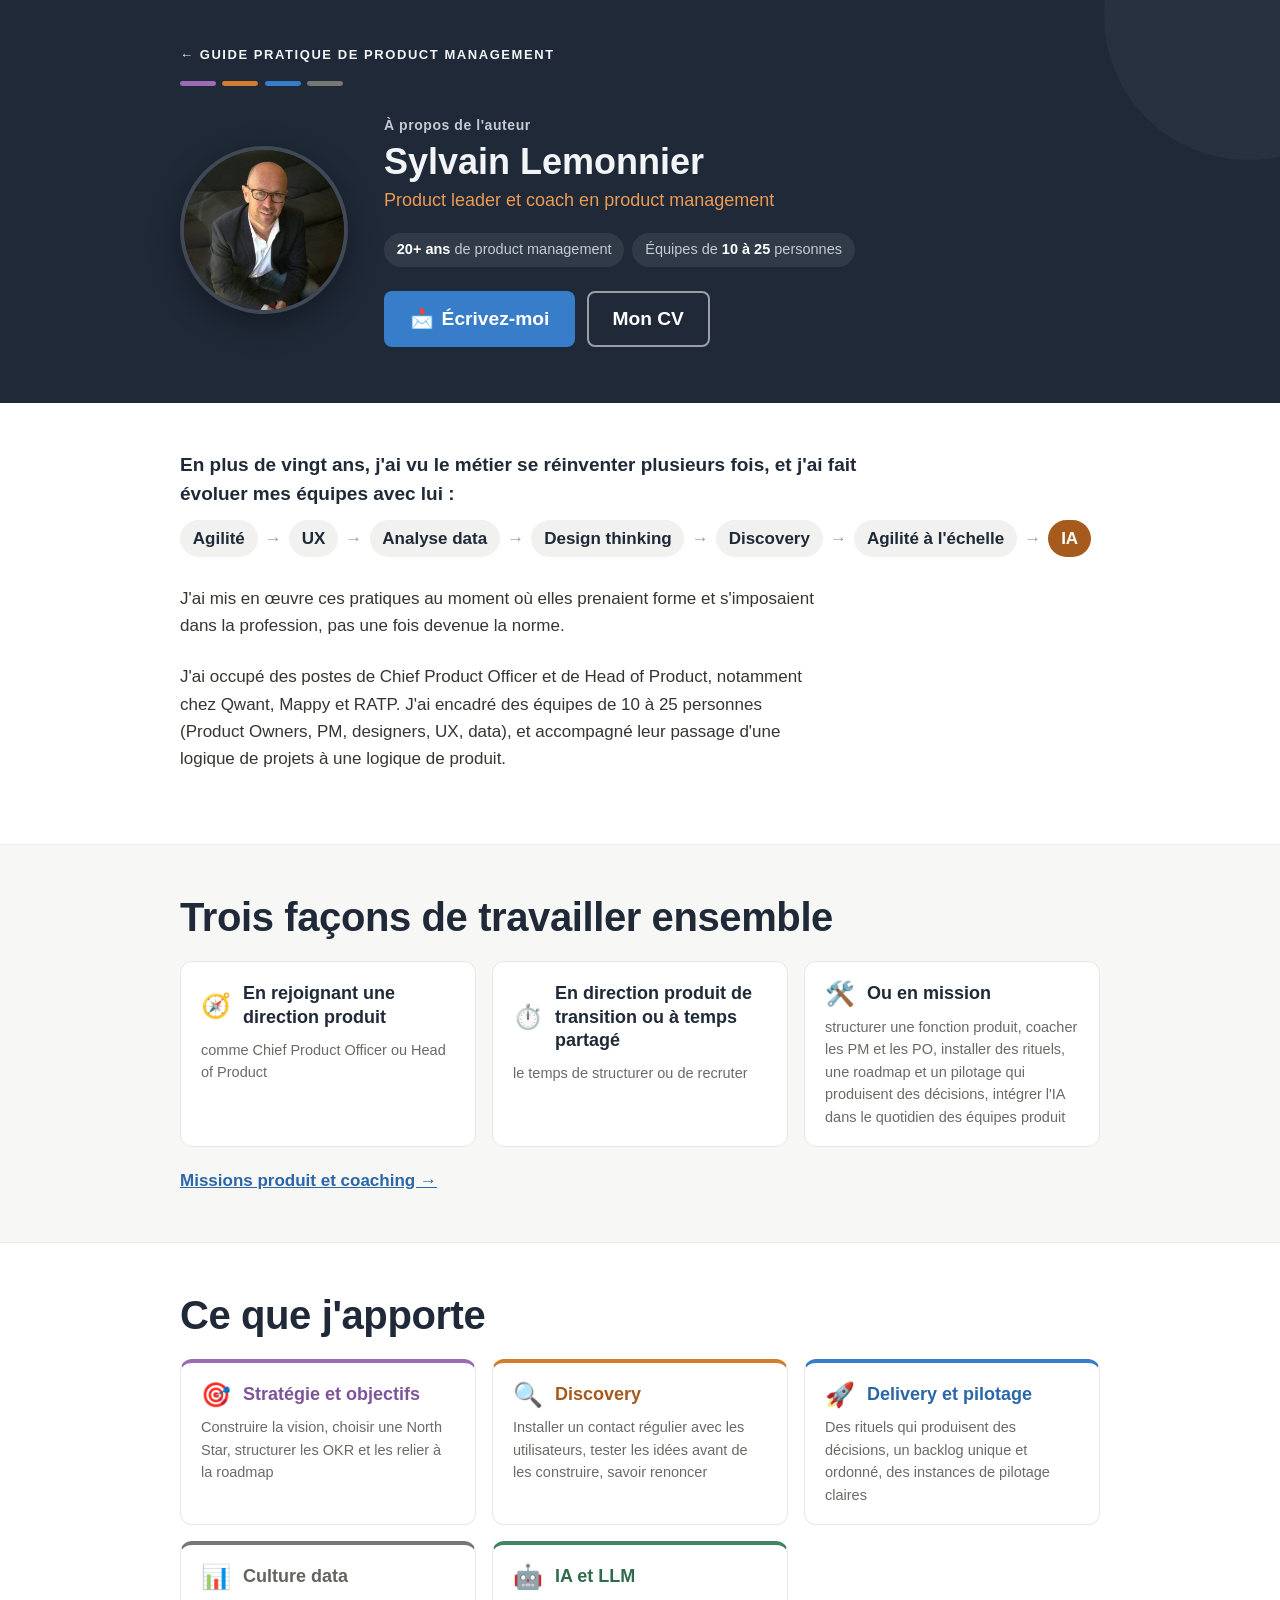
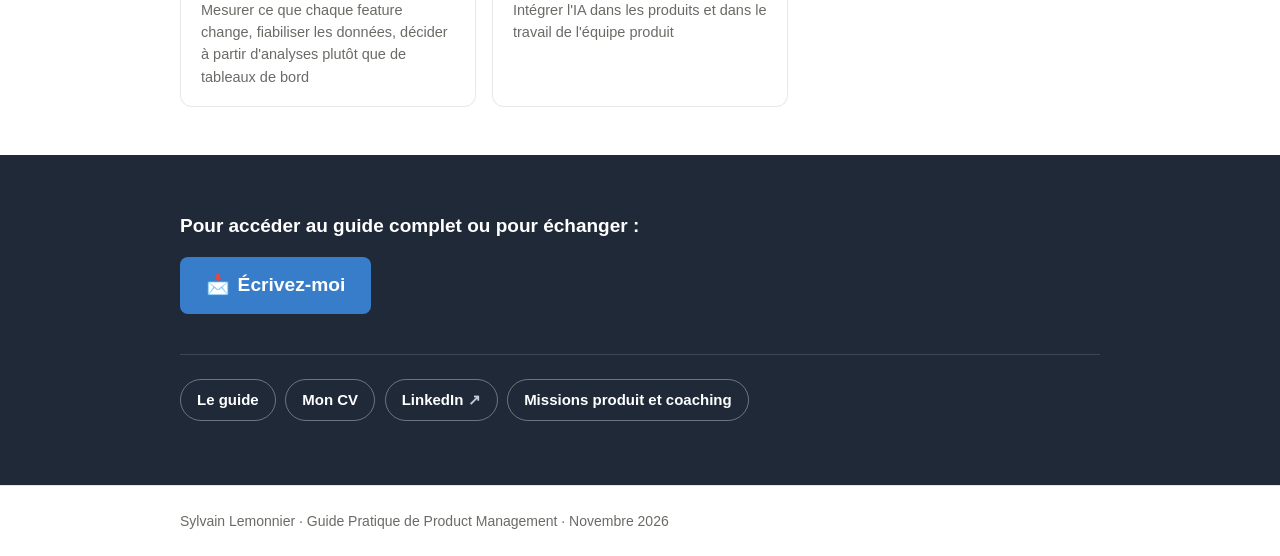
==== commit ccd5abc6: "Page À propos plus visuelle, cartes au même niveau En-tête profil avec nouvelle photo ronde, frise d" ====
--- a/a-propos/index.html
+++ b/a-propos/index.html
@@ -29,7 +29,7 @@
 
   <a class="lien-evitement" href="#contenu">Aller au contenu</a>
 
-  <header class="entete-page">
+  <header class="entete-page entete-page--profil">
     <div class="conteneur">
       <a class="entete-page__retour" href="/">← Guide Pratique de Product Management</a>
       <div class="hero__volets" aria-hidden="true">
@@ -38,67 +38,93 @@
         <span class="volet volet--delivery"></span>
         <span class="volet volet--organisation"></span>
       </div>
-      <h1 class="entete-page__titre">À propos de l'auteur</h1>
+
+      <div class="profil">
+        <img class="profil__photo" src="/images/photo-sylvain-portrait.jpg" width="286" height="286" alt="Portrait de Sylvain Lemonnier">
+        <div class="profil__texte">
+          <p class="entete-page__surtitre">À propos de l'auteur</p>
+          <h1 class="profil__nom">Sylvain Lemonnier</h1>
+          <p class="profil__role">Product leader et coach en product management</p>
+          <ul class="profil__reperes">
+            <li><strong>20+ ans</strong> de product management</li>
+            <li>Équipes de <strong>10 à 25</strong> personnes</li>
+          </ul>
+          <div class="profil__boutons">
+            <a class="bouton" href="/contact/"><span aria-hidden="true">📩</span> Écrivez-moi</a>
+            <a class="bouton bouton--secondaire" href="/cv/">Mon CV</a>
+          </div>
+        </div>
+      </div>
     </div>
   </header>
 
   <main id="contenu" tabindex="-1">
 
-    <section class="section section--premiere">
+    <section class="section section--premiere" aria-label="Parcours">
       <div class="conteneur">
-        <div class="auteur auteur--clair">
-          <img class="auteur__photo" src="/images/photo-sylvain.jpg" width="167" height="167" alt="Portrait de Sylvain Lemonnier">
-          <div>
-            <h2 class="auteur__nom">Sylvain Lemonnier</h2>
-            <p>En plus de vingt ans, j'ai vu le métier se réinventer plusieurs fois, et j'ai fait évoluer mes équipes avec lui&nbsp;: l'agilité, l'UX, l'analyse data, le design thinking, la discovery, l'agilité à l'échelle, et aujourd'hui l'IA. J'ai mis en œuvre ces pratiques au moment où elles prenaient forme et s'imposaient dans la profession, pas une fois devenue la norme.</p>
-            <p>J'ai occupé des postes de Chief Product Officer et de Head of Product, notamment chez Qwant, Mappy et RATP. J'ai encadré des équipes de 10 à 25 personnes (Product Owners, PM, designers, UX, data), et accompagné leur passage d'une logique de projets à une logique de produit.</p>
-          </div>
-        </div>
+        <p class="chapeau parcours-texte">En plus de vingt ans, j'ai vu le métier se réinventer plusieurs fois, et j'ai fait évoluer mes équipes avec lui&nbsp;:</p>
 
-        <p class="section__texte">Aujourd'hui, je souhaite mettre cette expérience au service d'une entreprise&nbsp;:</p>
+        <ol class="evolutions" aria-label="Les évolutions du métier, dans l'ordre">
+          <li><span class="evolutions__etiquette">Agilité</span></li>
+          <li><span class="evolutions__etiquette">UX</span></li>
+          <li><span class="evolutions__etiquette">Analyse data</span></li>
+          <li><span class="evolutions__etiquette">Design thinking</span></li>
+          <li><span class="evolutions__etiquette">Discovery</span></li>
+          <li><span class="evolutions__etiquette">Agilité à l'échelle</span></li>
+          <li class="evolutions__actuelle"><span class="evolutions__etiquette">IA</span></li>
+        </ol>
 
-        <ul class="collaborations collaborations--clair">
-          <li class="collaboration"><strong>En rejoignant une direction produit</strong> comme Chief Product Officer ou Head of Product</li>
-          <li class="collaboration"><strong>En direction produit de transition ou à temps partagé</strong> le temps de structurer ou de recruter</li>
-          <li class="collaboration"><strong>Ou en mission</strong> structurer une fonction produit, coacher les PM et les PO, installer des rituels, une roadmap et un pilotage qui produisent des décisions, intégrer l'IA dans le quotidien des équipes produit</li>
+        <p class="section__texte">J'ai mis en œuvre ces pratiques au moment où elles prenaient forme et s'imposaient dans la profession, pas une fois devenue la norme.</p>
+        <p class="section__texte">J'ai occupé des postes de Chief Product Officer et de Head of Product, notamment chez Qwant, Mappy et RATP. J'ai encadré des équipes de 10 à 25 personnes (Product Owners, PM, designers, UX, data), et accompagné leur passage d'une logique de projets à une logique de produit.</p>
+      </div>
+    </section>
+
+    <section class="section section--grise" aria-labelledby="titre-ensemble">
+      <div class="conteneur">
+        <h2 id="titre-ensemble" class="section__titre">Trois façons de travailler ensemble</h2>
+        <ul class="cartes-icone cartes-icone--3 cartes-icone--egales">
+          <li class="carte-icone">
+            <p class="carte-icone__entete"><span class="carte-icone__icone" aria-hidden="true">🧭</span><span class="carte-icone__titre">En rejoignant une direction produit</span></p>
+            <p class="carte-icone__texte">comme Chief Product Officer ou Head of Product</p>
+          </li>
+          <li class="carte-icone">
+            <p class="carte-icone__entete"><span class="carte-icone__icone" aria-hidden="true">⏱️</span><span class="carte-icone__titre">En direction produit de transition ou à temps partagé</span></p>
+            <p class="carte-icone__texte">le temps de structurer ou de recruter</p>
+          </li>
+          <li class="carte-icone">
+            <p class="carte-icone__entete"><span class="carte-icone__icone" aria-hidden="true">🛠️</span><span class="carte-icone__titre">Ou en mission</span></p>
+            <p class="carte-icone__texte">structurer une fonction produit, coacher les PM et les PO, installer des rituels, une roadmap et un pilotage qui produisent des décisions, intégrer l'IA dans le quotidien des équipes produit</p>
+          </li>
         </ul>
+        <p class="lien-suite"><a href="/missions/">Missions produit et coaching&nbsp;→</a></p>
       </div>
     </section>
 
     <section class="section" aria-labelledby="titre-apport">
       <div class="conteneur">
         <h2 id="titre-apport" class="section__titre">Ce que j'apporte</h2>
-
-        <table class="tableau">
-          <thead>
-            <tr>
-              <th scope="col">Domaine</th>
-              <th scope="col">En pratique</th>
-            </tr>
-          </thead>
-          <tbody>
-            <tr>
-              <th scope="row">Stratégie et objectifs</th>
-              <td>Construire la vision, choisir une North Star, structurer les OKR et les relier à la roadmap</td>
-            </tr>
-            <tr>
-              <th scope="row">Discovery</th>
-              <td>Installer un contact régulier avec les utilisateurs, tester les idées avant de les construire, savoir renoncer</td>
-            </tr>
-            <tr>
-              <th scope="row">Delivery et pilotage</th>
-              <td>Des rituels qui produisent des décisions, un backlog unique et ordonné, des instances de pilotage claires</td>
-            </tr>
-            <tr>
-              <th scope="row">Culture data</th>
-              <td>Mesurer ce que chaque feature change, fiabiliser les données, décider à partir d'analyses plutôt que de tableaux de bord</td>
-            </tr>
-            <tr>
-              <th scope="row">IA et LLM</th>
-              <td>Intégrer l'IA dans les produits et dans le travail de l'équipe produit</td>
-            </tr>
-          </tbody>
-        </table>
+        <ul class="cartes-icone cartes-icone--3 cartes-icone--egales">
+          <li class="carte-icone carte-icone--volet famille--vision">
+            <p class="carte-icone__entete"><span class="carte-icone__icone" aria-hidden="true">🎯</span><span class="carte-icone__titre">Stratégie et objectifs</span></p>
+            <p class="carte-icone__texte">Construire la vision, choisir une North Star, structurer les OKR et les relier à la roadmap</p>
+          </li>
+          <li class="carte-icone carte-icone--volet famille--discovery">
+            <p class="carte-icone__entete"><span class="carte-icone__icone" aria-hidden="true">🔍</span><span class="carte-icone__titre">Discovery</span></p>
+            <p class="carte-icone__texte">Installer un contact régulier avec les utilisateurs, tester les idées avant de les construire, savoir renoncer</p>
+          </li>
+          <li class="carte-icone carte-icone--volet famille--delivery">
+            <p class="carte-icone__entete"><span class="carte-icone__icone" aria-hidden="true">🚀</span><span class="carte-icone__titre">Delivery et pilotage</span></p>
+            <p class="carte-icone__texte">Des rituels qui produisent des décisions, un backlog unique et ordonné, des instances de pilotage claires</p>
+          </li>
+          <li class="carte-icone carte-icone--volet famille--organisation">
+            <p class="carte-icone__entete"><span class="carte-icone__icone" aria-hidden="true">📊</span><span class="carte-icone__titre">Culture data</span></p>
+            <p class="carte-icone__texte">Mesurer ce que chaque feature change, fiabiliser les données, décider à partir d'analyses plutôt que de tableaux de bord</p>
+          </li>
+          <li class="carte-icone carte-icone--volet famille--metier">
+            <p class="carte-icone__entete"><span class="carte-icone__icone" aria-hidden="true">🤖</span><span class="carte-icone__titre">IA et LLM</span></p>
+            <p class="carte-icone__texte">Intégrer l'IA dans les produits et dans le travail de l'équipe produit</p>
+          </li>
+        </ul>
       </div>
     </section>
 
--- a/css/style.css
+++ b/css/style.css
@@ -1510,6 +1510,392 @@
   font-size: 1.0625rem;
 }
 
+/* ---------- Page Missions ---------- */
+/* En-tête avec accroche et bouton */
+.entete-page--accroche {
+  padding-bottom: 3rem;
+}
+
+.entete-page__accroche {
+  margin: 1.25rem 0 0.75rem;
+  max-width: 30em;
+  font-size: 1.3125rem;
+  font-weight: 600;
+  line-height: 1.4;
+  color: #FFFFFF;
+}
+
+.entete-page__texte {
+  margin: 0 0 1.75rem;
+  max-width: 36em;
+  color: var(--nuit-discret);
+}
+
+.section--grise {
+  background: #F7F7F5;
+}
+
+/* Cartes avec icône : « Pour qui » et « Formats d'interventions » */
+.cartes-icone {
+  list-style: none;
+  display: grid;
+  grid-template-columns: 1fr;
+  gap: 1rem;
+  margin: 0;
+  padding: 0;
+}
+
+.carte-icone {
+  padding: 1.25rem 1.25rem 1.1rem;
+  border: 1px solid #E8E8E6;
+  border-radius: 0.75rem;
+  background: var(--fond);
+}
+
+.carte-icone p {
+  margin: 0;
+  font-size: 0.9688rem;
+  line-height: 1.55;
+}
+
+.carte-icone__icone {
+  display: inline-block;
+  margin-bottom: 0.6rem;
+  font-size: 1.5rem;     /* l'émoji seul, sans pastille de fond */
+  line-height: 1;
+}
+
+.carte-icone p.carte-icone__titre {
+  margin-bottom: 0.3rem;
+  font-size: 1.0625rem;
+  font-weight: 700;
+  line-height: 1.35;
+  color: var(--nuit);
+}
+
+/* « Pour qui » : le nom de la cible à droite de l'icône, la précision dessous */
+.carte-icone p.carte-icone__entete {
+  display: flex;
+  align-items: center;
+  gap: 0.75rem;
+  margin-bottom: 0.6rem;
+}
+
+.carte-icone__entete .carte-icone__icone {
+  flex: none;
+  margin-bottom: 0;
+}
+
+.carte-icone__entete .carte-icone__titre {
+  font-size: 1.125rem;
+  font-weight: 700;
+  line-height: 1.3;
+  color: var(--nuit);
+}
+
+.carte-icone p.carte-icone__texte {
+  font-size: 0.9063rem;
+  font-weight: 400;
+  color: var(--texte-discret);
+}
+
+/* La forme de collaboration mise en avant */
+.carte-icone--vedette {
+  border: 2px solid var(--delivery);
+  background: var(--delivery-clair);
+}
+
+.carte-icone--vedette .carte-icone__icone {
+  background: var(--fond);
+}
+
+/* Frise des 4 étapes : verticale sur téléphone, horizontale sur ordinateur */
+.frise-etapes {
+  list-style: none;
+  display: grid;
+  grid-template-columns: 1fr;
+  gap: 1rem;
+  margin: 0;
+  padding: 0;
+  counter-reset: none;
+}
+
+.etape {
+  --c: var(--delivery);
+  --c-clair: var(--delivery-clair);
+  --c-fonce: var(--delivery-fonce);
+  position: relative;
+  padding: 1.25rem;
+  border-top: 4px solid var(--c);
+  border-radius: 0.75rem;
+  background: var(--fond);
+  box-shadow: 0 2px 10px rgba(31, 41, 55, 0.06);
+}
+
+.etape--vision { --c: var(--vision); --c-clair: var(--vision-clair); --c-fonce: var(--vision-fonce); }
+.etape--discovery { --c: var(--discovery); --c-clair: var(--discovery-clair); --c-fonce: var(--discovery-fonce); }
+.etape--organisation { --c: var(--organisation); --c-clair: var(--organisation-clair); --c-fonce: var(--organisation-fonce); }
+
+.etape p {
+  margin: 0 0 0.75rem;
+  font-size: 0.9375rem;
+  line-height: 1.55;
+}
+
+.etape p.etape__numero {
+  display: inline-flex;
+  align-items: center;
+  justify-content: center;
+  width: 2rem;
+  height: 2rem;
+  margin-bottom: 0.5rem;
+  border-radius: 50%;
+  background: var(--c);
+  color: #FFFFFF;
+  font-weight: 800;
+}
+
+.etape__titre {
+  margin: 0 0 0.75rem;
+  font-size: 1.25rem;
+  color: var(--c-fonce);
+}
+
+.etape p.etape__libelle {
+  margin-bottom: 0.2rem;
+  font-size: 0.6875rem;
+  font-weight: 700;
+  letter-spacing: 0.08em;
+  text-transform: uppercase;
+  color: var(--texte-discret);
+}
+
+/* Le livrable de l'étape, mis en avant */
+.etape__livrable {
+  margin: 0 0 0.9rem;
+  padding: 0.7rem 0.85rem;
+  border-radius: 0.5rem;
+  background: var(--c-clair);
+}
+
+.etape__livrable p {
+  margin: 0;
+  font-weight: 600;
+  color: var(--nuit);
+}
+
+.etape__livrable p.etape__libelle {
+  color: var(--c-fonce);
+}
+
+/* Résultats alignés d'une étape à l'autre : chaque carte partage les rangées de la frise */
+@supports (grid-template-rows: subgrid) {
+  .etape {
+    display: grid;
+    grid-row: span 5;   /* numéro, titre, libellé, ce que je fais, ce que vous obtenez */
+    grid-template-rows: subgrid;
+    row-gap: 0;
+  }
+
+  .etape__livrable {
+    align-self: start;
+  }
+}
+
+/* Flèche entre deux étapes : vers le bas sur téléphone */
+.frise-etapes {
+  gap: 1.75rem;
+}
+
+.etape:not(:last-child)::after {
+  content: "↓";
+  position: absolute;
+  left: 50%;
+  bottom: -1.6rem;
+  transform: translateX(-50%);
+  font-size: 1.25rem;
+  font-weight: 700;
+  line-height: 1.4;
+  color: var(--organisation);
+}
+
+.etape__livrable {
+  margin-bottom: 0;
+}
+
+.frise-etapes__note {
+  margin: 1.75rem 0 0;
+  padding: 0.9rem 1.1rem;
+  border-radius: 0.75rem;
+  background: var(--fond);
+  border: 1px dashed #D3D2CE;
+  font-weight: 600;
+  color: var(--nuit);
+}
+
+.frise-etapes__note span[aria-hidden="true"] {
+  margin-right: 0.35em;
+}
+
+.etiquettes {
+  list-style: none;
+  display: flex;
+  flex-wrap: wrap;
+  gap: 0.35rem;
+  margin: 0;
+  padding: 0;
+}
+
+.etiquettes li {
+  padding: 0.15rem 0.6rem;
+  border-radius: 1rem;
+  background: #F1F1EF;
+  font-size: 0.8125rem;
+  color: var(--texte);
+}
+
+/* ---------- Page À propos ---------- */
+.entete-page--profil {
+  padding-bottom: 3rem;
+}
+
+.profil {
+  display: flex;
+  flex-direction: column;
+  align-items: flex-start;
+  gap: 1.5rem;
+  margin-top: 1.75rem;
+}
+
+.profil__photo {
+  width: 8.5rem;
+  height: 8.5rem;
+  border-radius: 50%;          /* la photo carrée devient ronde */
+  object-fit: cover;
+  border: 4px solid rgba(255, 255, 255, 0.15);
+  box-shadow: 0 10px 30px rgba(0, 0, 0, 0.35);
+}
+
+.profil__texte .entete-page__surtitre {
+  margin: 0;
+}
+
+.profil__nom {
+  margin: 0.3rem 0 0.25rem;
+  font-size: 2.25rem;
+  line-height: 1.15;
+}
+
+.profil__role {
+  margin: 0 0 1.1rem;
+  font-size: 1.125rem;
+  color: #EC9A55;
+}
+
+.profil__reperes {
+  list-style: none;
+  display: flex;
+  flex-wrap: wrap;
+  gap: 0.5rem;
+  margin: 0 0 1.5rem;
+  padding: 0;
+}
+
+.profil__reperes li {
+  padding: 0.35rem 0.8rem;
+  border-radius: 2rem;
+  background: rgba(255, 255, 255, 0.08);
+  color: var(--nuit-discret);
+  font-size: 0.9063rem;
+}
+
+.profil__reperes strong {
+  color: #FFFFFF;
+}
+
+.profil__boutons {
+  display: flex;
+  flex-wrap: wrap;
+  gap: 0.75rem;
+}
+
+/* Bouton secondaire : contour clair, sur fond bleu nuit */
+.bouton--secondaire {
+  background: transparent;
+  border: 2px solid rgba(255, 255, 255, 0.55);
+  padding: calc(0.8rem - 2px) calc(1.6rem - 2px);
+}
+
+.bouton--secondaire:hover {
+  background: rgba(255, 255, 255, 0.1);
+}
+
+/* Les évolutions du métier, reliées par des flèches */
+.evolutions {
+  list-style: none;
+  display: flex;
+  flex-wrap: wrap;
+  align-items: center;
+  gap: 0.6rem 0;
+  margin: 0.5rem 0 1.75rem;
+  padding: 0;
+}
+
+.evolutions li {
+  display: flex;
+  align-items: center;
+  white-space: nowrap;
+  font-weight: 600;
+  color: var(--nuit);
+}
+
+.evolutions li:not(:last-child)::after {
+  content: "→";
+  margin: 0 0.45rem;
+  font-weight: 400;
+  color: var(--fleche);
+}
+
+.evolutions__etiquette {
+  padding: 0.3rem 0.8rem;
+  border-radius: 2rem;
+  background: #F1F1EF;
+}
+
+.evolutions__actuelle .evolutions__etiquette {
+  background: var(--discovery-fonce);   /* orange foncé : contraste suffisant avec le texte blanc */
+  color: #FFFFFF;
+}
+
+.section__titre--phrase {
+  max-width: 24em;
+  font-size: 1.5rem !important;
+  line-height: 1.35;
+}
+
+/* Cartes de même largeur, sans carte élargie */
+.cartes-icone--egales .carte-icone--vedette {
+  grid-column: auto !important;
+}
+
+/* Cartes aux couleurs des volets */
+.carte-icone--volet {
+  border-top: 4px solid var(--c);
+}
+
+.carte-icone--volet .carte-icone__titre {
+  color: var(--c-fonce) !important;
+}
+
+.lien-suite {
+  margin: 1.25rem 0 0;
+  font-weight: 600;
+}
+
+.lien-suite a {
+  color: var(--delivery-fonce);
+}
+
 /* ---------- Pages d'exemple : extraits du guide ---------- */
 .entete-page__surtitre {
   margin: 1.25rem 0 0;
@@ -1904,6 +2290,19 @@
 /* ---------- 9. Adaptation tablette et ordinateur ---------- */
 /* Tablette (≥ 36rem) */
 @media (min-width: 36rem) {
+  /* À propos : photo à gauche du nom */
+  .profil {
+    flex-direction: row;
+    align-items: center;
+    gap: 2.25rem;
+  }
+
+  .profil__photo {
+    flex: none;
+    width: 10.5rem;
+    height: 10.5rem;
+  }
+
   .chiffres__liste {
     grid-template-columns: repeat(2, 1fr);   /* tablette : 2 × 2 */
   }
@@ -1931,6 +2330,31 @@
 
   .section__titre {
     font-size: 2.5rem;
+  }
+
+  .cartes-icone--2 {
+    grid-template-columns: repeat(2, 1fr);
+  }
+
+  .cartes-icone--3 {
+    grid-template-columns: repeat(2, 1fr);
+  }
+
+  .frise-etapes {
+    grid-template-columns: repeat(2, 1fr);
+  }
+
+  /* Deux colonnes : les flèches n'auraient pas de sens, on les masque */
+  .etape:not(:last-child)::after {
+    content: none;
+  }
+
+  .cartes-icone--3 .carte-icone--vedette {
+    grid-column: span 2;
+  }
+
+  .entete-page__accroche {
+    font-size: 1.625rem;
   }
 
   .inventaire {
@@ -2166,6 +2590,29 @@
     gap: 0.35rem;
   }
 
+  /* Missions : frise horizontale, formats sur trois colonnes, le premier sur deux */
+  .frise-etapes {
+    grid-template-columns: repeat(4, 1fr);
+  }
+
+  /* Quatre colonnes : une flèche vers la droite entre deux étapes */
+  .etape:not(:last-child)::after {
+    content: "→";
+    left: auto;
+    right: -1.45rem;
+    top: 1.5rem;
+    bottom: auto;
+    transform: none;
+  }
+
+  .cartes-icone--3 {
+    grid-template-columns: repeat(3, 1fr);
+  }
+
+  .carte-icone--vedette {
+    grid-column: span 2;
+  }
+
   /* Accroche sur deux colonnes : le texte à gauche, les captures à droite */
   .hero__grille {
     display: grid;
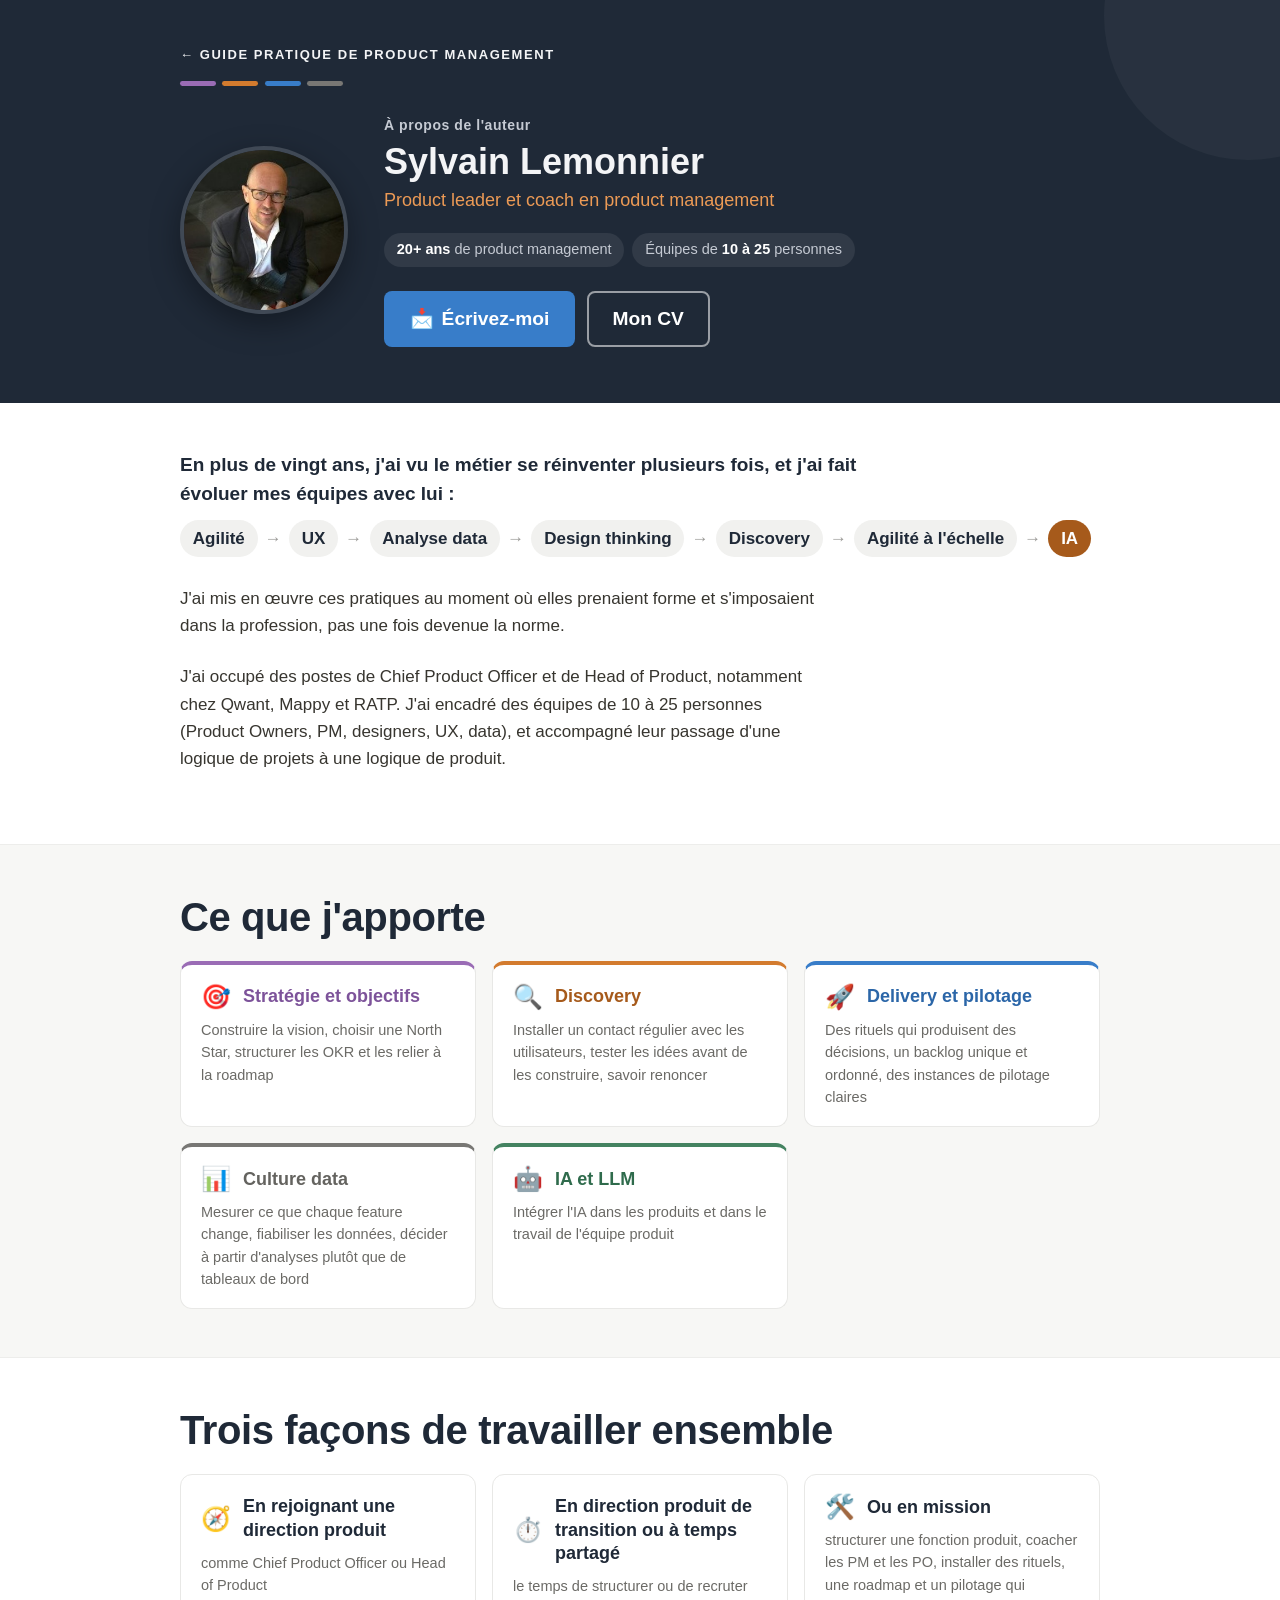
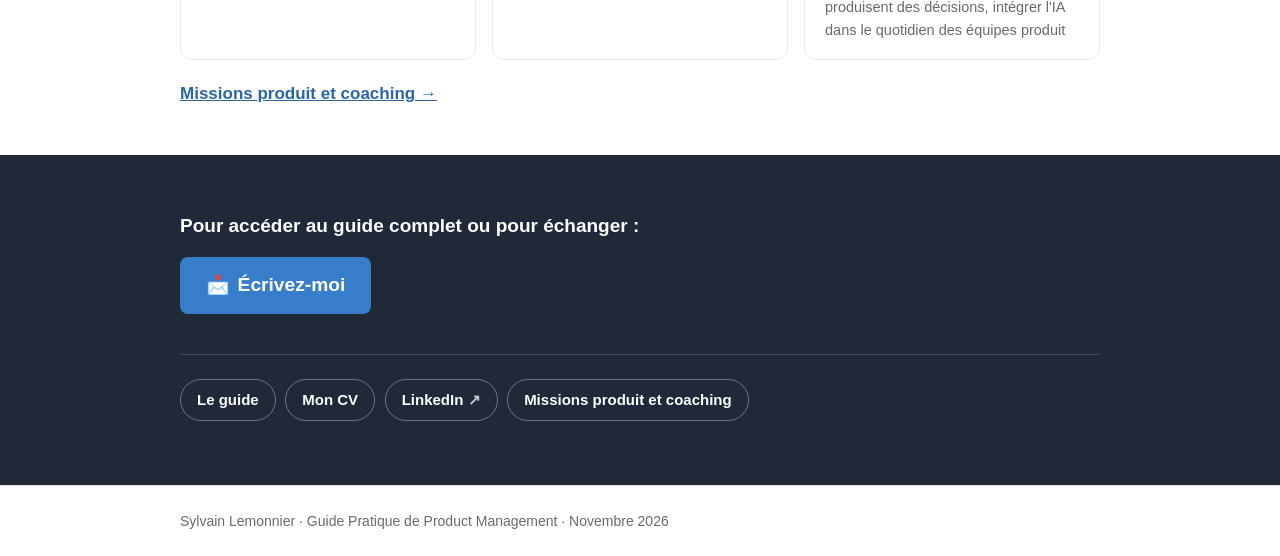
==== commit b4ff80a7: "À propos : « Ce que j'apporte » avant « Trois façons de travailler ensemble » Co-Authored-By: Claude" ====
--- a/a-propos/index.html
+++ b/a-propos/index.html
@@ -79,28 +79,7 @@
       </div>
     </section>
 
-    <section class="section section--grise" aria-labelledby="titre-ensemble">
-      <div class="conteneur">
-        <h2 id="titre-ensemble" class="section__titre">Trois façons de travailler ensemble</h2>
-        <ul class="cartes-icone cartes-icone--3 cartes-icone--egales">
-          <li class="carte-icone">
-            <p class="carte-icone__entete"><span class="carte-icone__icone" aria-hidden="true">🧭</span><span class="carte-icone__titre">En rejoignant une direction produit</span></p>
-            <p class="carte-icone__texte">comme Chief Product Officer ou Head of Product</p>
-          </li>
-          <li class="carte-icone">
-            <p class="carte-icone__entete"><span class="carte-icone__icone" aria-hidden="true">⏱️</span><span class="carte-icone__titre">En direction produit de transition ou à temps partagé</span></p>
-            <p class="carte-icone__texte">le temps de structurer ou de recruter</p>
-          </li>
-          <li class="carte-icone">
-            <p class="carte-icone__entete"><span class="carte-icone__icone" aria-hidden="true">🛠️</span><span class="carte-icone__titre">Ou en mission</span></p>
-            <p class="carte-icone__texte">structurer une fonction produit, coacher les PM et les PO, installer des rituels, une roadmap et un pilotage qui produisent des décisions, intégrer l'IA dans le quotidien des équipes produit</p>
-          </li>
-        </ul>
-        <p class="lien-suite"><a href="/missions/">Missions produit et coaching&nbsp;→</a></p>
-      </div>
-    </section>
-
-    <section class="section" aria-labelledby="titre-apport">
+    <section class="section section--grise" aria-labelledby="titre-apport">
       <div class="conteneur">
         <h2 id="titre-apport" class="section__titre">Ce que j'apporte</h2>
         <ul class="cartes-icone cartes-icone--3 cartes-icone--egales">
@@ -125,6 +104,27 @@
             <p class="carte-icone__texte">Intégrer l'IA dans les produits et dans le travail de l'équipe produit</p>
           </li>
         </ul>
+      </div>
+    </section>
+
+    <section class="section" aria-labelledby="titre-ensemble">
+      <div class="conteneur">
+        <h2 id="titre-ensemble" class="section__titre">Trois façons de travailler ensemble</h2>
+        <ul class="cartes-icone cartes-icone--3 cartes-icone--egales">
+          <li class="carte-icone">
+            <p class="carte-icone__entete"><span class="carte-icone__icone" aria-hidden="true">🧭</span><span class="carte-icone__titre">En rejoignant une direction produit</span></p>
+            <p class="carte-icone__texte">comme Chief Product Officer ou Head of Product</p>
+          </li>
+          <li class="carte-icone">
+            <p class="carte-icone__entete"><span class="carte-icone__icone" aria-hidden="true">⏱️</span><span class="carte-icone__titre">En direction produit de transition ou à temps partagé</span></p>
+            <p class="carte-icone__texte">le temps de structurer ou de recruter</p>
+          </li>
+          <li class="carte-icone">
+            <p class="carte-icone__entete"><span class="carte-icone__icone" aria-hidden="true">🛠️</span><span class="carte-icone__titre">Ou en mission</span></p>
+            <p class="carte-icone__texte">structurer une fonction produit, coacher les PM et les PO, installer des rituels, une roadmap et un pilotage qui produisent des décisions, intégrer l'IA dans le quotidien des équipes produit</p>
+          </li>
+        </ul>
+        <p class="lien-suite"><a href="/missions/">Missions produit et coaching&nbsp;→</a></p>
       </div>
     </section>
 
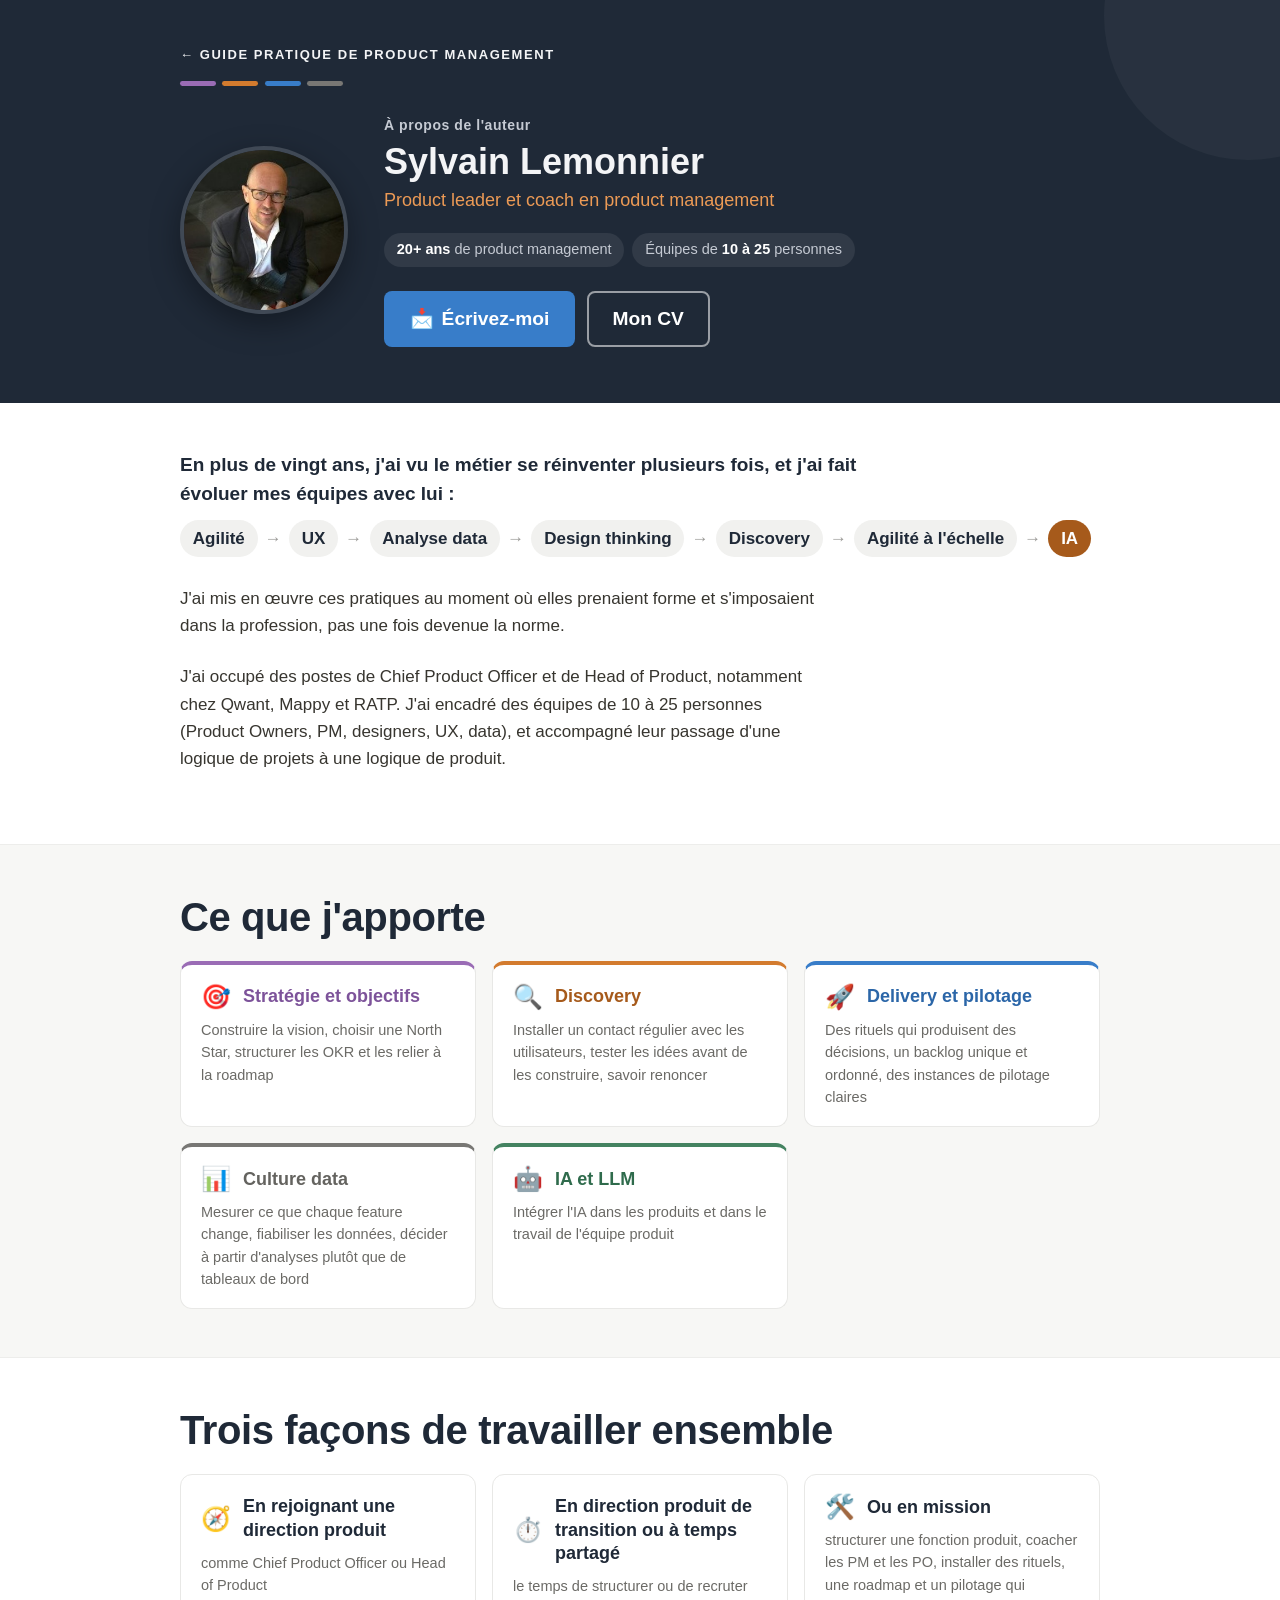
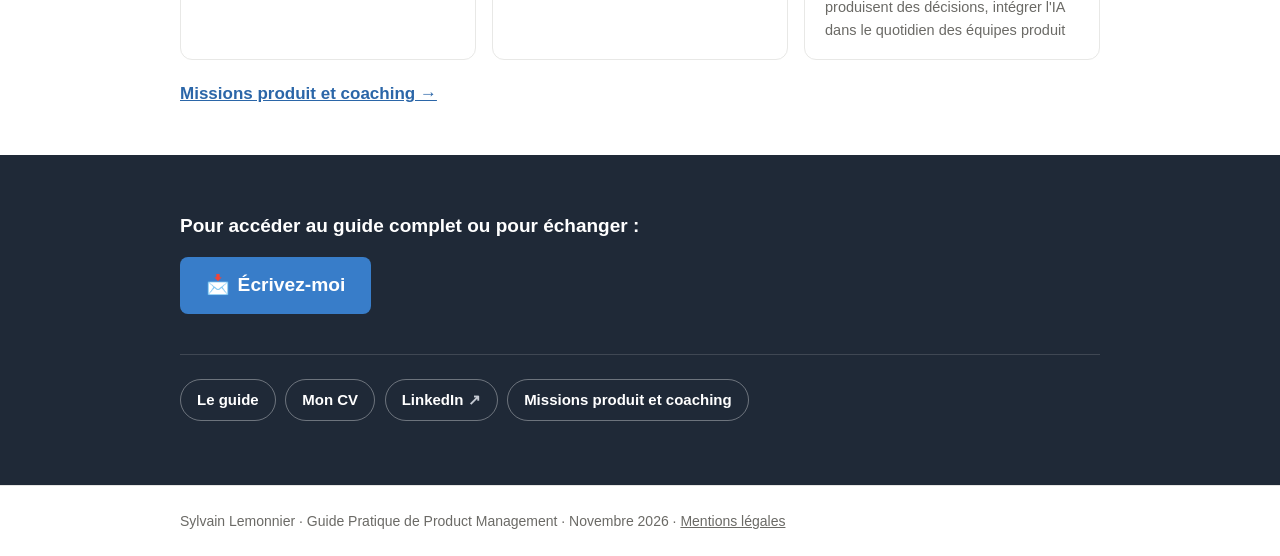
==== commit 73d6d3e0: "Mesure d'audience GoatCounter et page Mentions légales - Script GoatCounter (sans cookie) sur toutes" ====
--- a/a-propos/index.html
+++ b/a-propos/index.html
@@ -7,15 +7,15 @@
   <title>À propos de l'auteur · Sylvain Lemonnier</title>
   <meta name="description" content="Sylvain Lemonnier : plus de vingt ans de product management, Chief Product Officer et Head of Product notamment chez Qwant, Mappy et RATP, à la tête d'équipes de 10 à 25 personnes.">
   <meta name="author" content="Sylvain Lemonnier">
-  <link rel="canonical" href="https://sylvain-lemonnier.github.io/a-propos/">
+  <link rel="canonical" href="https://sylvain-lemonnier.fr/a-propos/">
 
   <meta property="og:type" content="profile">
   <meta property="og:locale" content="fr_FR">
   <meta property="og:site_name" content="Guide Pratique de Product Management">
   <meta property="og:title" content="À propos de l'auteur · Sylvain Lemonnier">
   <meta property="og:description" content="Plus de vingt ans de product management, Chief Product Officer et Head of Product notamment chez Qwant, Mappy et RATP.">
-  <meta property="og:url" content="https://sylvain-lemonnier.github.io/a-propos/">
-  <meta property="og:image" content="https://sylvain-lemonnier.github.io/images/apercu-linkedin.jpg">
+  <meta property="og:url" content="https://sylvain-lemonnier.fr/a-propos/">
+  <meta property="og:image" content="https://sylvain-lemonnier.fr/images/apercu-linkedin.jpg">
   <meta property="og:image:width" content="1200">
   <meta property="og:image:height" content="627">
   <meta property="og:image:alt" content="Guide Pratique de Product Management, par Sylvain Lemonnier">
@@ -140,7 +140,7 @@
         <ul class="liens">
           <li><a class="lien-interne" href="/">Le guide</a></li>
           <li><a class="lien-interne" href="/cv/">Mon CV</a></li>
-          <li><a href="https://www.linkedin.com/in/sylvainlemonnier/" target="_blank" rel="noopener">LinkedIn<span class="visuellement-cache"> (nouvel onglet)</span></a></li>
+          <li><a href="https://www.linkedin.com/in/sylvainlemonnier/" data-goatcounter-click="clic-linkedin" data-goatcounter-title="LinkedIn" target="_blank" rel="noopener">LinkedIn<span class="visuellement-cache"> (nouvel onglet)</span></a></li>
           <li><a class="lien-interne" href="/missions/">Missions produit et coaching</a></li>
         </ul>
       </div>
@@ -150,9 +150,12 @@
 
   <footer class="pied">
     <div class="conteneur">
-      <p>Sylvain Lemonnier · Guide Pratique de Product Management · Novembre 2026</p>
+      <p>Sylvain Lemonnier · Guide Pratique de Product Management · Novembre 2026 · <a href="/mentions-legales/">Mentions légales</a></p>
     </div>
   </footer>
 
+  <!-- Mesure d'audience anonyme, sans cookie (GoatCounter) -->
+  <script data-goatcounter="https://sylvain-lemonnier.goatcounter.com/count"
+          async src="https://gc.zgo.at/count.js"></script>
 </body>
 </html>
--- a/css/style.css
+++ b/css/style.css
@@ -2287,6 +2287,10 @@
   margin: 0;
 }
 
+.pied a {
+  color: inherit;
+}
+
 /* ---------- 9. Adaptation tablette et ordinateur ---------- */
 /* Tablette (≥ 36rem) */
 @media (min-width: 36rem) {
